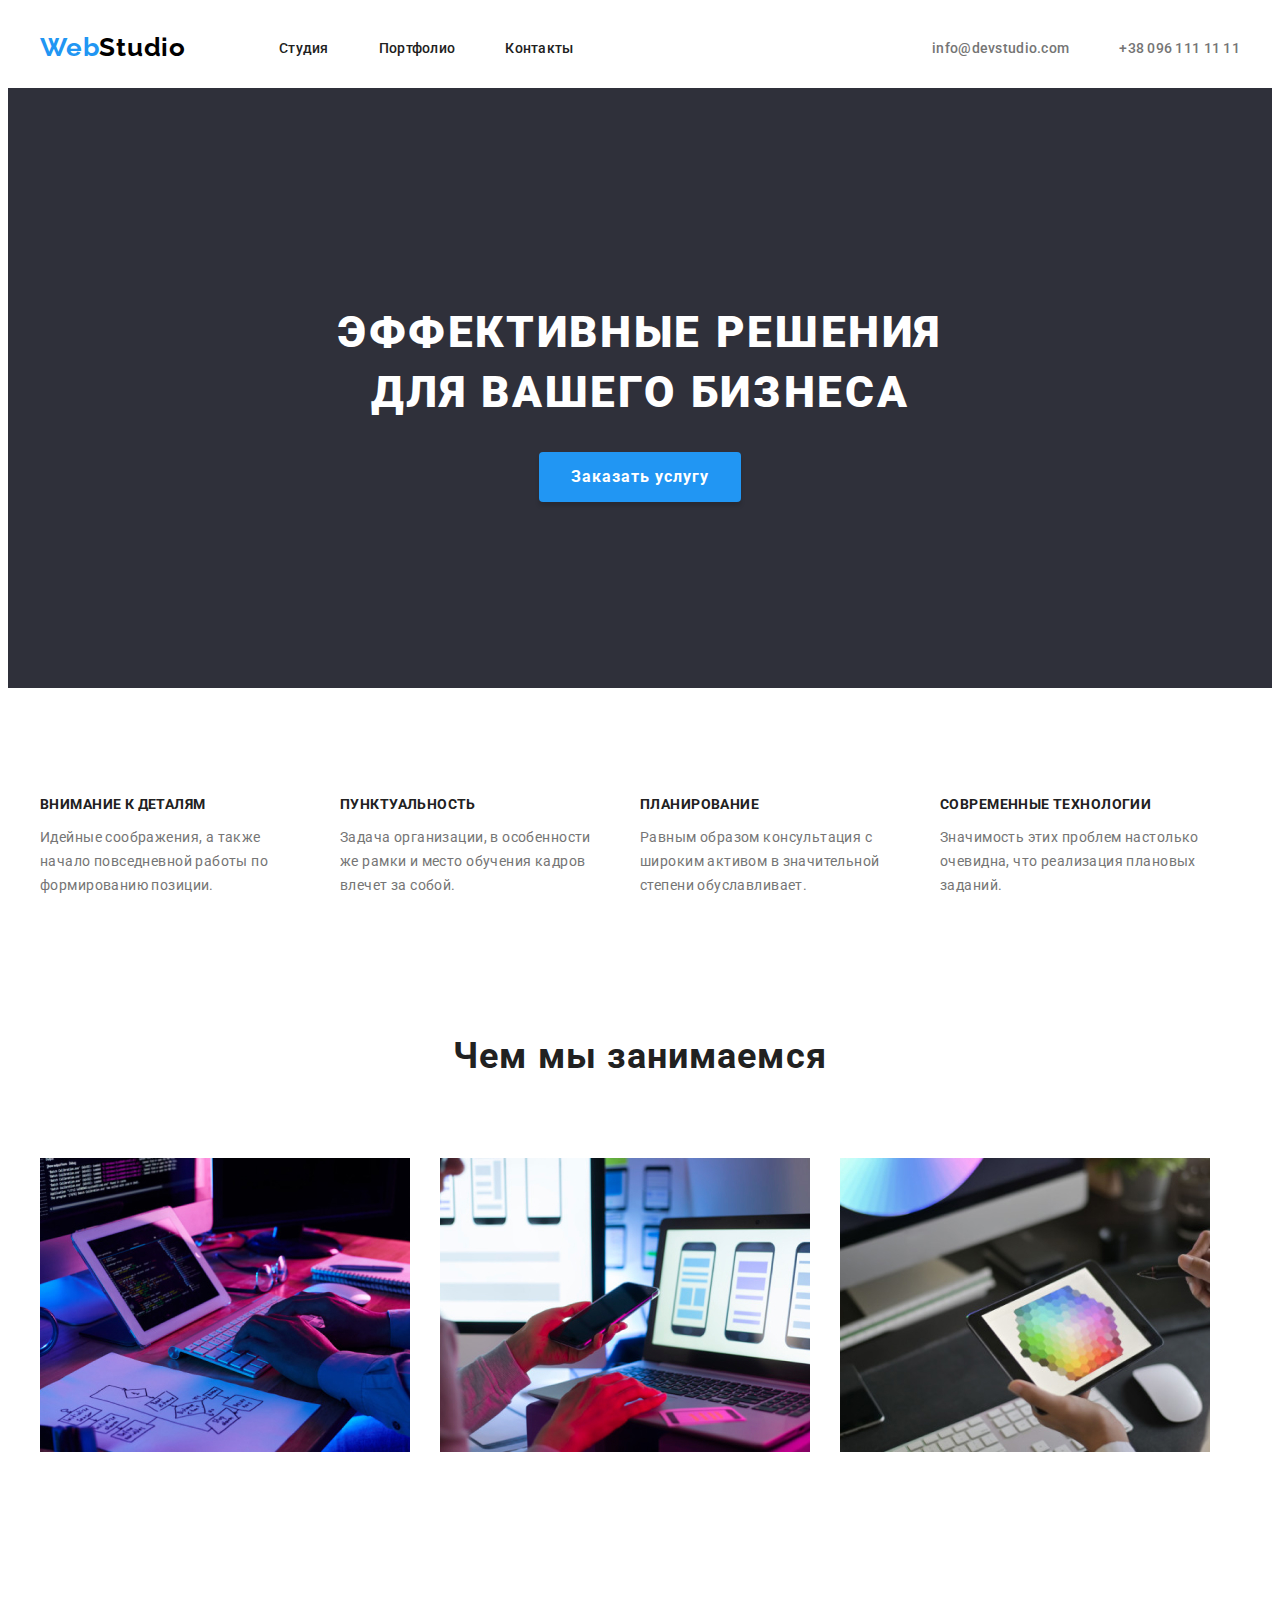
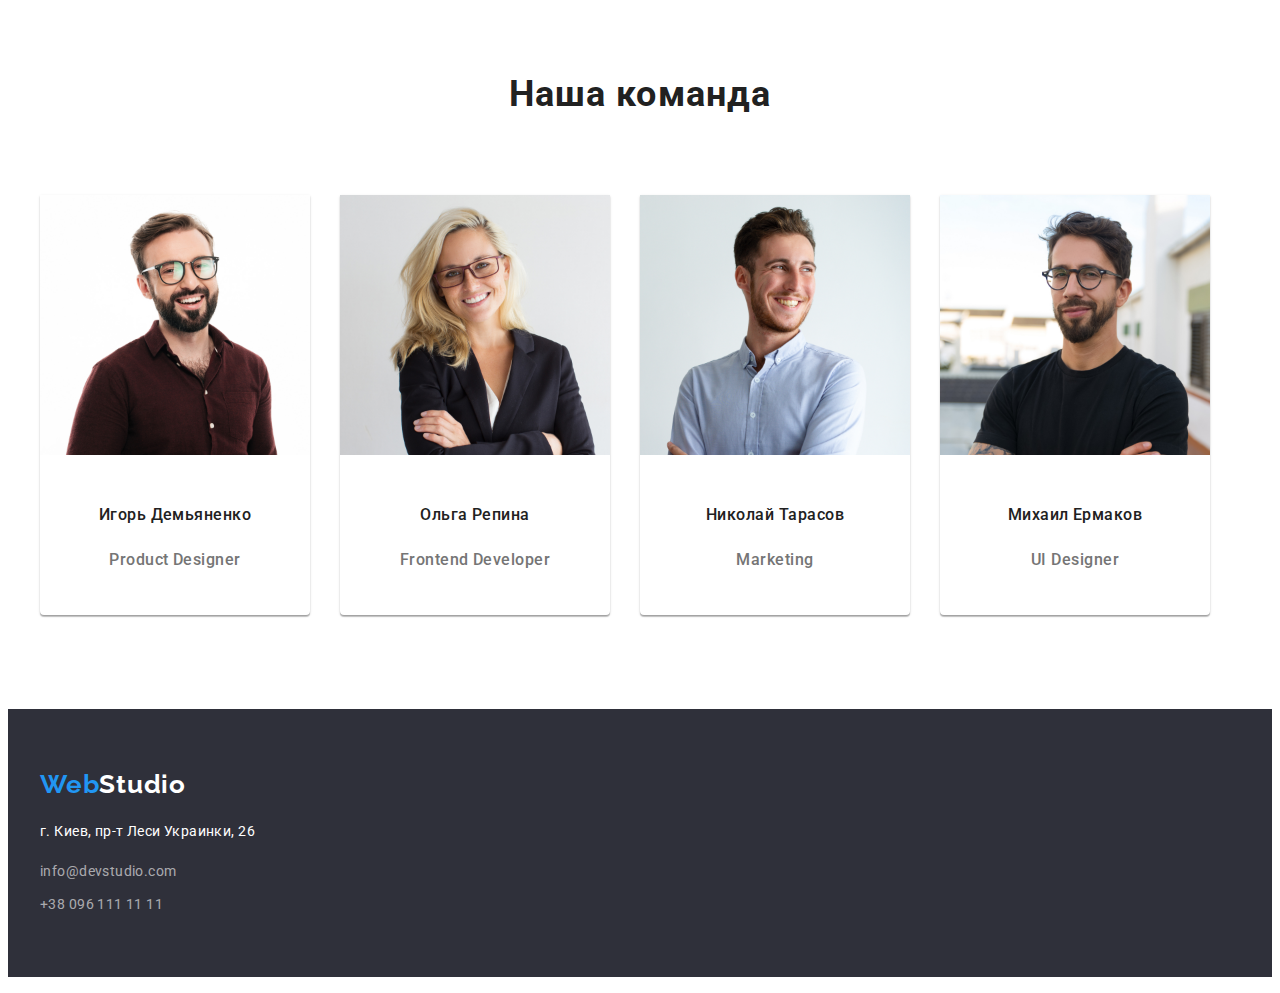
==== index.html @ b4b5eb84 "Start" ====
<!DOCTYPE html>
<html lang="ru">
<head>
    <meta charset="UTF-8">
    <meta name="viewport" content="width=device-width, initial-scale=1.0">
    <title lang="en">Студия</title>
    <link rel="preconnect" href="https://fonts.gstatic.com">
    <link rel="preconnect" href="https://fonts.gstatic.com">
    <link href="https://fonts.googleapis.com/css2?family=Raleway:wght@700&family=Roboto:wght@400;500;700;900&display=swap"
        rel="stylesheet">
    <link rel="stylesheet" href="https://cdnjs.cloudflare.com/ajax/libs/modern-normalize/1.0.0/modern-normalize.min.css"
        integrity="sha512-ISS7cAi1PEhQ8jnbJpJZMd29NlhNj4AWYyLOSp2CE/CsHxTCu+r+t0D2yoJudVrd0/8fTVPUVDzY5Tvli75u/g=="
        crossorigin="anonymous" />
    <link rel="stylesheet" href="./style.css">
</head>
<body>
    <header class="header">
        <div class="container">
            <!--logo-->
            <nav class="navigation">
                <a class="logo" lang="en" href="./index.html"><span class="logo-blue">Web</span>Studio</a>
                <ul class="nav-list">
                    <li class="nav-list-item list">
                        <a class="nav-list-link link" href="./index.html">Студия</a>
                    </li>
                    <li class="nav-list-item list">
                        <a class="nav-list-link link" href="./portfolio.html">Портфолио</a>
                    </li>
                    <li class="nav-list-item list">
                        <a class="nav-list-link link" href="#">Контакты</a>
                    </li>
                </ul>
            </nav>
            <!--contacts top-->
            <a class="contacts-list-link link mail" href="mailto:info@devstudio.com">info@devstudio.com</a>
            <a class="contacts-list-link link tel" href="tel:+380961111111">+38 096 111 11 11</a>
        </div>
    </header>
    <main>
        <!--main indirmation-->
        <section class="section-hero">
            <div class="container">
            <h1 class="hero-tittle" >Эффективные решения для вашего бизнеса</h1>
            <button class="hero-btn">Заказать услугу</button>
            </div>
        </section>
        <!--our ptoperties-->
        <section>
            <div class="container">
            <ul class="properties-list list">
                <li class="properties-list-item">
                    <h3 class="prop-tittle">Внимание к деталям</h3>
                    <p class="prop-desc">Идейные соображения, а также начало повседневной работы по формированию позиции.</p>
                </li>
                <li class="properties-list-item">
                    <h3 class="prop-tittle">Пунктуальность</h3>
                    <p class="prop-desc">Задача организации, в особенности же рамки и место обучения кадров влечет за собой.</p>
                </li>
                <li class="properties-list-item">
                    <h3 class="prop-tittle">Планирование</h3>
                    <p class="prop-desc">Равным образом консультация с широким активом в значительной степени обуславливает.</p>
                </li>
                <li class="properties-list-item">
                    <h3 class="prop-tittle">Современные технологии</h3>
                    <p class="prop-desc">Значимость этих проблем настолько очевидна, что реализация плановых заданий.</p>
                </li>
            </ul>
            </div>
        </section>
        <!--What we are doing-->
        <section>
            <div class="container">
            <h2 class="tittle what-we-are-doing-tittle">Чем мы занимаемся</h2>
            <ul class="what-we-are-doing-list list">
                <li class="what-we-are-doing-item"><img width="370" height="294" src="./images/create.jpg" alt="We create"></li>    
                <li class="what-we-are-doing-item"><img width="370" height="294" src="./images/mobile.jpg" alt="Anything"></li>    
                <li class="what-we-are-doing-item"><img width="370" height="294" src="./images/desing.jpg" alt="And designer this"></li>    
            </ul>
            </div>
        </section>
        <!--Our team-->
        <section>
            <div class="container">
            <h2 class="tittle our-team-tittle">Наша команда</h2>
            <ul class="our-team-list list">
            <li class="our-team-list-item">
                <img width="270" height="260" src="./images/igor.jpg" alt="Игорь Демьяненко">
                <p class="people-name">Игорь Демьяненко</p>
                <p class="people-desc" lang="en">Product Designer</p>
            </li>
            <li class="our-team-list-item">
                <img width="270" height="260" src="./images/Olga.jpg" alt="Ольга Репина">
                <p class="people-name">Ольга Репина</p>
                <p class="people-desc" lang="en">Frontend Developer</p>
            </li>
            <li class="our-team-list-item">
                <img width="270" height="260" src="./images/Mikola.jpg" alt="Николай Тарасов">
                <p class="people-name">Николай Тарасов</p>
                <p class="people-desc" lang="en">Marketing</p>
            </li>
            <li class="our-team-list-item">
                <img width="270" height="260" src="./images/Miha.jpg" alt="Михаил Ермаков">
                <p class="people-name">Михаил Ермаков</p>
                <p class="people-desc" lang="en">UI Designer</p>
            </li>
            </ul>
            </div>
        </section>
    </main>
    <footer class="footer">
        <div class="container">
            <!--logo-->
            <a class="logo logo-on-black" lang="en" href="index.html"><span class="logo-blue">Web</span>Studio</a>
            <address class="adress">
                <a class="adress" target="_blank" href="https://goo.gl/maps/gsi33htadUd1G5fJ9">г. Киев, пр-т Леси Украинки,
                    26</a>
            </address>
            <!--contacts-->
            <ul class="list">
                <li class="contacts-footer-item"><a class="contacts-footer-link link"
                        href="mailto:info@devstudio.com">info@devstudio.com</a></li>
                <li class="contacts-footer-item"><a class="contacts-footer-link link" href="tel:+380961111111">+38 096 111
                        11 11</a></li>
            </ul>
        </div>
    </footer>
</body>
</html>
---- style.css ----
body {
  font-family: "Raleway", sans-serif;
  font-family: "Roboto", sans-serif;
}

.container {
  width: 1200px;
  margin: 0 auto;
  padding: 0 15px;
}

.list {
  list-style-type: none; /* Убираем маркеры */
}

.link {
  text-decoration: none;
}

ul {
  margin-left: 0; /* Отступ слева в браузере IE и Opera */
  padding-left: 0; /* Отступ слева в браузере Firefox, Safari, Chrome */
}

.logo {
  font-family: Raleway;
  font-style: normal;
  font-weight: 700;
  font-size: 26px;
  line-height: 1.192;
  /* identical to box height */

  letter-spacing: 0.03em;
  text-decoration: none;
  color: #000000;
}

.logo-blue {
  font-family: Raleway;
  font-style: normal;
  font-weight: 700;
  font-size: 26px;
  line-height: 1.192;
  /* identical to box height */

  letter-spacing: 0.03em;
  color: #2196f3;
  text-decoration: none;
}

/* HEADER */

.nav-list-link {
  text-decoration: none;
  font-family: Roboto;
  font-style: normal;
  font-weight: 500;
  font-size: 14px;
  line-height: 1.142;
  letter-spacing: 0.02em;

  color: #212121;
}

.nav-list-link:hover,
.nav-list-link:focus {
  color: #2196f3;
}

.contacts-list-link {
  text-decoration: none;
  font-family: Roboto;
  font-style: normal;
  font-weight: 500;
  font-size: 14px;
  line-height: 1.142;
  letter-spacing: 0.02em;

  color: #757575;
}

.contacts-list-link:hover,
.contacts-list-link:focus {
  color: #2196f3;
}

.logo {
  padding-top: 24px;
  padding-bottom: 25px;
}

.header .container {
  display: flex;
  align-items: center;
}

.navigation {
  display: flex;
  align-items: center;
}
.logo {
  margin-right: 93px;
}

.nav-list {
  display: flex;
  align-items: center;
}

.nav-list-item:not(:last-child) {
  margin-right: 50px;
}

.tel {
  margin-left: 50px;
  margin-right: 0px;
}

.mail {
  margin-left: auto;
}

/* END HEADER */

/* FOOTER */

.footer {
  background: #2f303a;
}

.logo-on-black {
  color: #ffffff;
  padding-top: 60px;
  padding-bottom: 20px;
  display: block;
}

.adress {
  text-decoration: none;
  font-family: Roboto;
  font-style: normal;
  font-weight: normal;
  font-size: 14px;
  line-height: 1.714;
  /* or 171% */

  letter-spacing: 0.03em;

  color: #ffffff;
}

.contacts-footer-link {
  text-decoration: none;
  font-family: Roboto;
  font-style: normal;
  font-weight: normal;
  font-size: 14px;
  line-height: 1.714;
  /* or 171% */

  letter-spacing: 0.03em;

  color: rgba(255, 255, 255, 0.6);
}

.adress {
  margin-bottom: 9px;
  display: block;
}

.contacts-footer-item:not(:last-child) {
  margin-bottom: 9px;
}

.contacts-footer-item:last-child {
  padding-bottom: 60px;
}

/*  END FOOTER */

/* Portfolio page */

/* Portfolio section navigation */

.nav-portfolio-btn {
  font-family: Roboto;
  font-style: normal;
  font-weight: 500;
  font-size: 16px;
  line-height: 1.625;
  /* identical to box height, or 162% */

  text-align: center;
  letter-spacing: 0.03em;

  color: #212121;
  border: none;
  background-color: transparent;
  cursor: pointer;

  padding: 6px 22px;
  margin-top: 94px;
  margin-bottom: 50px;
}

.nav-portfolio-btn:hover,
.nav-portfolio-btn:focus {
  color: #ffffff;
  background: #2196f3;
  /* shadow-middle */

  box-shadow: 0px 3px 1px rgba(0, 0, 0, 0.1), 0px 1px 2px rgba(0, 0, 0, 0.08),
    0px 2px 2px rgba(0, 0, 0, 0.12);
  border-radius: 4px;
}

.portfolio-nav-list {
  display: flex;
  justify-content: center;
}

.portfolio-nav-list-item:not(:last-child) {
  margin-right: 8px;
}

/* End portfolio section navigation */

/* img-links-portfolio */

.porfolio-img-list {
  display: flex;
  flex-wrap: wrap;
  margin: -15px;
}

.portfolio-img-list-item {
  margin: 15px;
}

.project-tittle {
  font-family: Roboto;
  font-style: normal;
  font-weight: 500;
  font-size: 18px;
  line-height: 2;
  /* identical to box height, or 200% */

  letter-spacing: 0.06em;

  color: #212121;

  margin: 20px 24px 4px;
}

.project-mini-desc {
  font-family: Roboto;
  font-style: normal;
  font-weight: 400;
  font-size: 16px;
  line-height: 1.875;
  /* identical to box height, or 187% */

  letter-spacing: 0.03em;

  color: #757575;

  margin: 0 24px 20px;
}

.section-portfolio {
  margin-bottom: 94px;
}

/* End img-links-portfolio */

/* End Portfolio page */

/* Main page */

/* HERO */

.section-hero {
  background: #2f303a;
  height: 600px;
}

.hero-tittle {
  font-family: Roboto;
  font-style: normal;
  font-weight: 900;
  font-size: 44px;
  line-height: 1.363;
  /* or 136% */

  text-align: center;
  letter-spacing: 0.06em;
  text-transform: uppercase;

  color: #ffffff;

  width: 696px;
}

.section-hero .container {
  display: flex;
  align-items: center;
  flex-direction: column;
  height: 600px;
  justify-content: center;
}

.hero-btn {
  font-family: Roboto;
  font-style: normal;
  font-weight: 700;
  font-size: 16px;
  line-height: 1.875;
  /* identical to box height, or 187% */

  display: flex;
  align-items: center;
  text-align: center;
  letter-spacing: 0.06em;

  color: #ffffff;

  padding: 10px 32px;

  background: #f5f4fa;
  border-radius: 4px;
  cursor: pointer;
  border: transparent;

  background: #2196f3;
  box-shadow: 0px 4px 4px rgba(0, 0, 0, 0.15);
  border-radius: 4px;
}

/* END HERO */

/* Properties */

.properties-list {
  display: flex;
  margin: -15px;
}

.properties-list-item {
  margin: 15px;
  width: 270px;
  padding-top: 94px;
  padding-bottom: 94px;
}
.prop-tittle {
  font-family: Roboto;
  font-style: normal;
  font-weight: bold;
  font-size: 14px;
  line-height: 1.142;
  letter-spacing: 0.03em;
  text-transform: uppercase;

  color: #212121;
}

.prop-desc {
  font-family: Roboto;
  font-style: normal;
  font-weight: normal;
  font-size: 14px;
  line-height: 1.714;
  /* or 171% */

  letter-spacing: 0.03em;

  color: #757575;
}

/* End Properties */

/* What we are doing */

.what-we-are-doing-list {
  display: flex;
  margin: -15px;
}

.tittle {
  font-family: Roboto;
  font-style: normal;
  font-weight: 700;
  font-size: 36px;
  line-height: 1.166;
  text-align: center;
  letter-spacing: 0.03em;

  color: #212121;
}

.what-we-are-doing-tittle {
  padding-bottom: 50px;
}

.what-we-are-doing-item {
  margin: 15px;
}

/* End What we are doing */

/* Our team */

.our-team-tittle {
  padding-top: 188px;
  padding-bottom: 50px;
}

.our-team-list {
  display: flex;
  margin: -15px -15px 79px -15px;
}

.our-team-list-item {
  margin: 15px;

  background: #ffffff;
  /* material shadow v1 */

  box-shadow: 0px 1px 3px rgba(0, 0, 0, 0.12), 0px 1px 1px rgba(0, 0, 0, 0.14),
    0px 2px 1px rgba(0, 0, 0, 0.2);
  border-radius: 0px 0px 4px 4px;
}

.people-name {
  font-family: Roboto;
  font-style: normal;
  font-weight: 500;
  font-size: 16px;
  line-height: 1.187;
  /* identical to box height */

  text-align: center;
  letter-spacing: 0.03em;

  color: #212121;

  padding-top: 30px;
  padding-bottom: 10px;
}

.people-desc {
  font-family: Roboto;
  font-style: normal;
  font-weight: 500;
  font-size: 16px;
  line-height: 1.187;
  /* identical to box height */

  text-align: center;
  letter-spacing: 0.03em;

  color: #757575;

  padding-bottom: 30px;
}

/* End Our team */

/* End Main page */
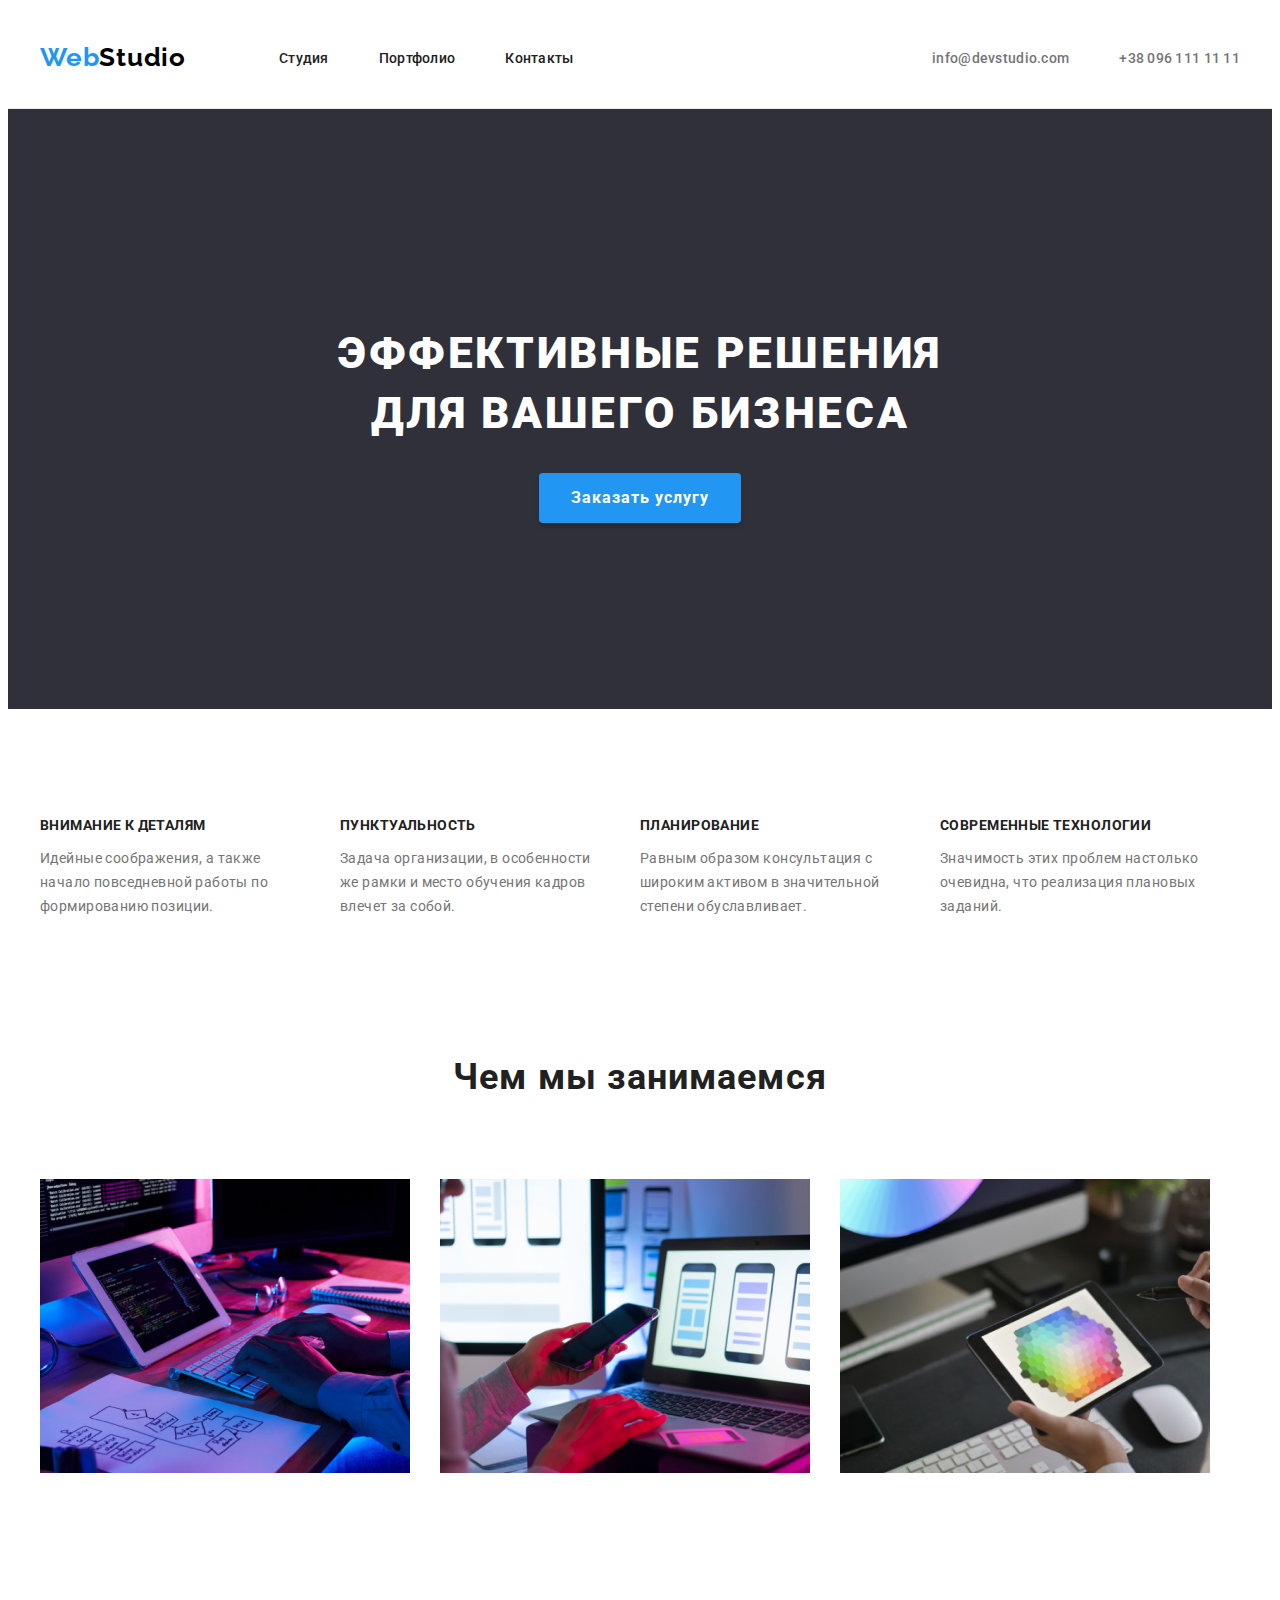
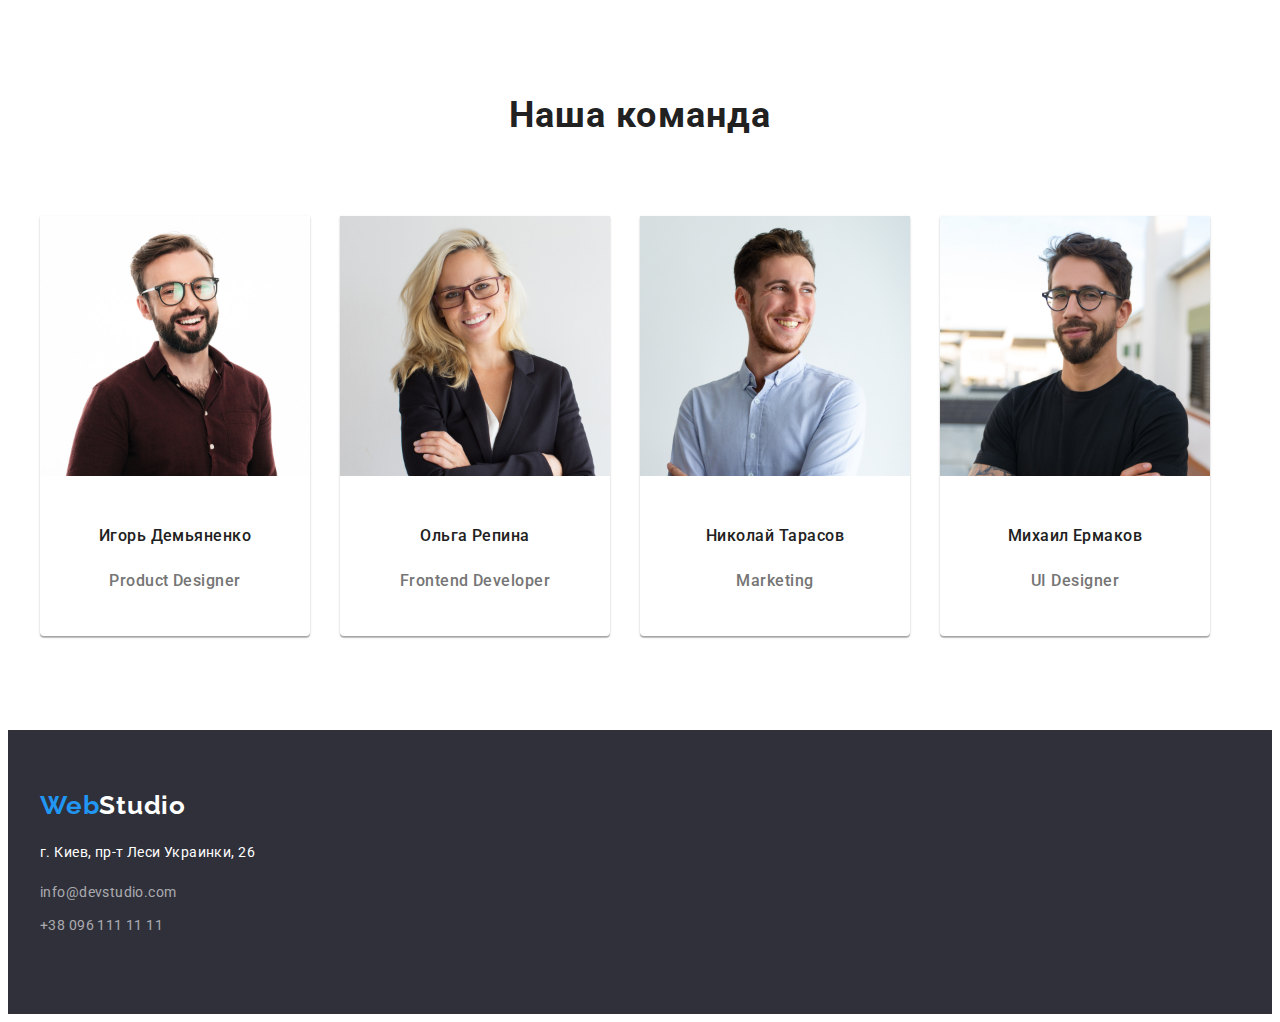
==== commit 550e3b7a: "start oafter resumbited 3rd HW" ====
--- a/index.html
+++ b/index.html
@@ -45,7 +45,7 @@
             </div>
         </section>
         <!--our ptoperties-->
-        <section>
+        <section class="our-properties"> 
             <div class="container">
             <ul class="properties-list list">
                 <li class="properties-list-item">
@@ -68,7 +68,7 @@
             </div>
         </section>
         <!--What we are doing-->
-        <section>
+        <section class="what-we-are-doing">
             <div class="container">
             <h2 class="tittle what-we-are-doing-tittle">Чем мы занимаемся</h2>
             <ul class="what-we-are-doing-list list">
@@ -79,7 +79,7 @@
             </div>
         </section>
         <!--Our team-->
-        <section>
+        <section class="our-team">
             <div class="container">
             <h2 class="tittle our-team-tittle">Наша команда</h2>
             <ul class="our-team-list list">
--- a/style.css
+++ b/style.css
@@ -84,14 +84,15 @@
   color: #2196f3;
 }
 
-.logo {
+.header .container {
+  display: flex;
+  align-items: center;
+}
+
+.header {
   padding-top: 24px;
   padding-bottom: 25px;
-}
-
-.header .container {
-  display: flex;
-  align-items: center;
+  border-bottom: 1px solid #ececec;
 }
 
 .navigation {
@@ -126,11 +127,12 @@
 
 .footer {
   background: #2f303a;
+  padding-top: 60px;
+  padding-bottom: 60px;
 }
 
 .logo-on-black {
   color: #ffffff;
-  padding-top: 60px;
   padding-bottom: 20px;
   display: block;
 }
@@ -172,15 +174,16 @@
   margin-bottom: 9px;
 }
 
-.contacts-footer-item:last-child {
-  padding-bottom: 60px;
-}
-
 /*  END FOOTER */
 
 /* Portfolio page */
 
 /* Portfolio section navigation */
+
+.section-portfolio {
+  padding-top: 94px;
+  padding-bottom: 94px;
+}
 
 .nav-portfolio-btn {
   font-family: Roboto;
@@ -199,7 +202,6 @@
   cursor: pointer;
 
   padding: 6px 22px;
-  margin-top: 94px;
   margin-bottom: 50px;
 }
 
@@ -227,6 +229,10 @@
 
 /* img-links-portfolio */
 
+.project-box {
+  padding: 20px 24px;
+}
+
 .porfolio-img-list {
   display: flex;
   flex-wrap: wrap;
@@ -235,6 +241,9 @@
 
 .portfolio-img-list-item {
   margin: 15px;
+  border: 1px solid #eeeeee;
+  box-sizing: border-box;
+  width: 370px;
 }
 
 .project-tittle {
@@ -249,7 +258,7 @@
 
   color: #212121;
 
-  margin: 20px 24px 4px;
+  margin-bottom: 4px;
 }
 
 .project-mini-desc {
@@ -263,12 +272,6 @@
   letter-spacing: 0.03em;
 
   color: #757575;
-
-  margin: 0 24px 20px;
-}
-
-.section-portfolio {
-  margin-bottom: 94px;
 }
 
 /* End img-links-portfolio */
@@ -340,6 +343,11 @@
 
 /* Properties */
 
+.our-properties {
+  padding-top: 94px;
+  padding-bottom: 94px;
+}
+
 .properties-list {
   display: flex;
   margin: -15px;
@@ -348,8 +356,6 @@
 .properties-list-item {
   margin: 15px;
   width: 270px;
-  padding-top: 94px;
-  padding-bottom: 94px;
 }
 .prop-tittle {
   font-family: Roboto;
@@ -379,6 +385,10 @@
 /* End Properties */
 
 /* What we are doing */
+
+.what-we-are-doing {
+  padding-bottom: 94px;
+}
 
 .what-we-are-doing-list {
   display: flex;
@@ -409,14 +419,18 @@
 
 /* Our team */
 
+.our-team {
+  padding-top: 94px;
+  padding-bottom: 94px;
+}
+
 .our-team-tittle {
-  padding-top: 188px;
   padding-bottom: 50px;
 }
 
 .our-team-list {
   display: flex;
-  margin: -15px -15px 79px -15px;
+  margin: -15px;
 }
 
 .our-team-list-item {
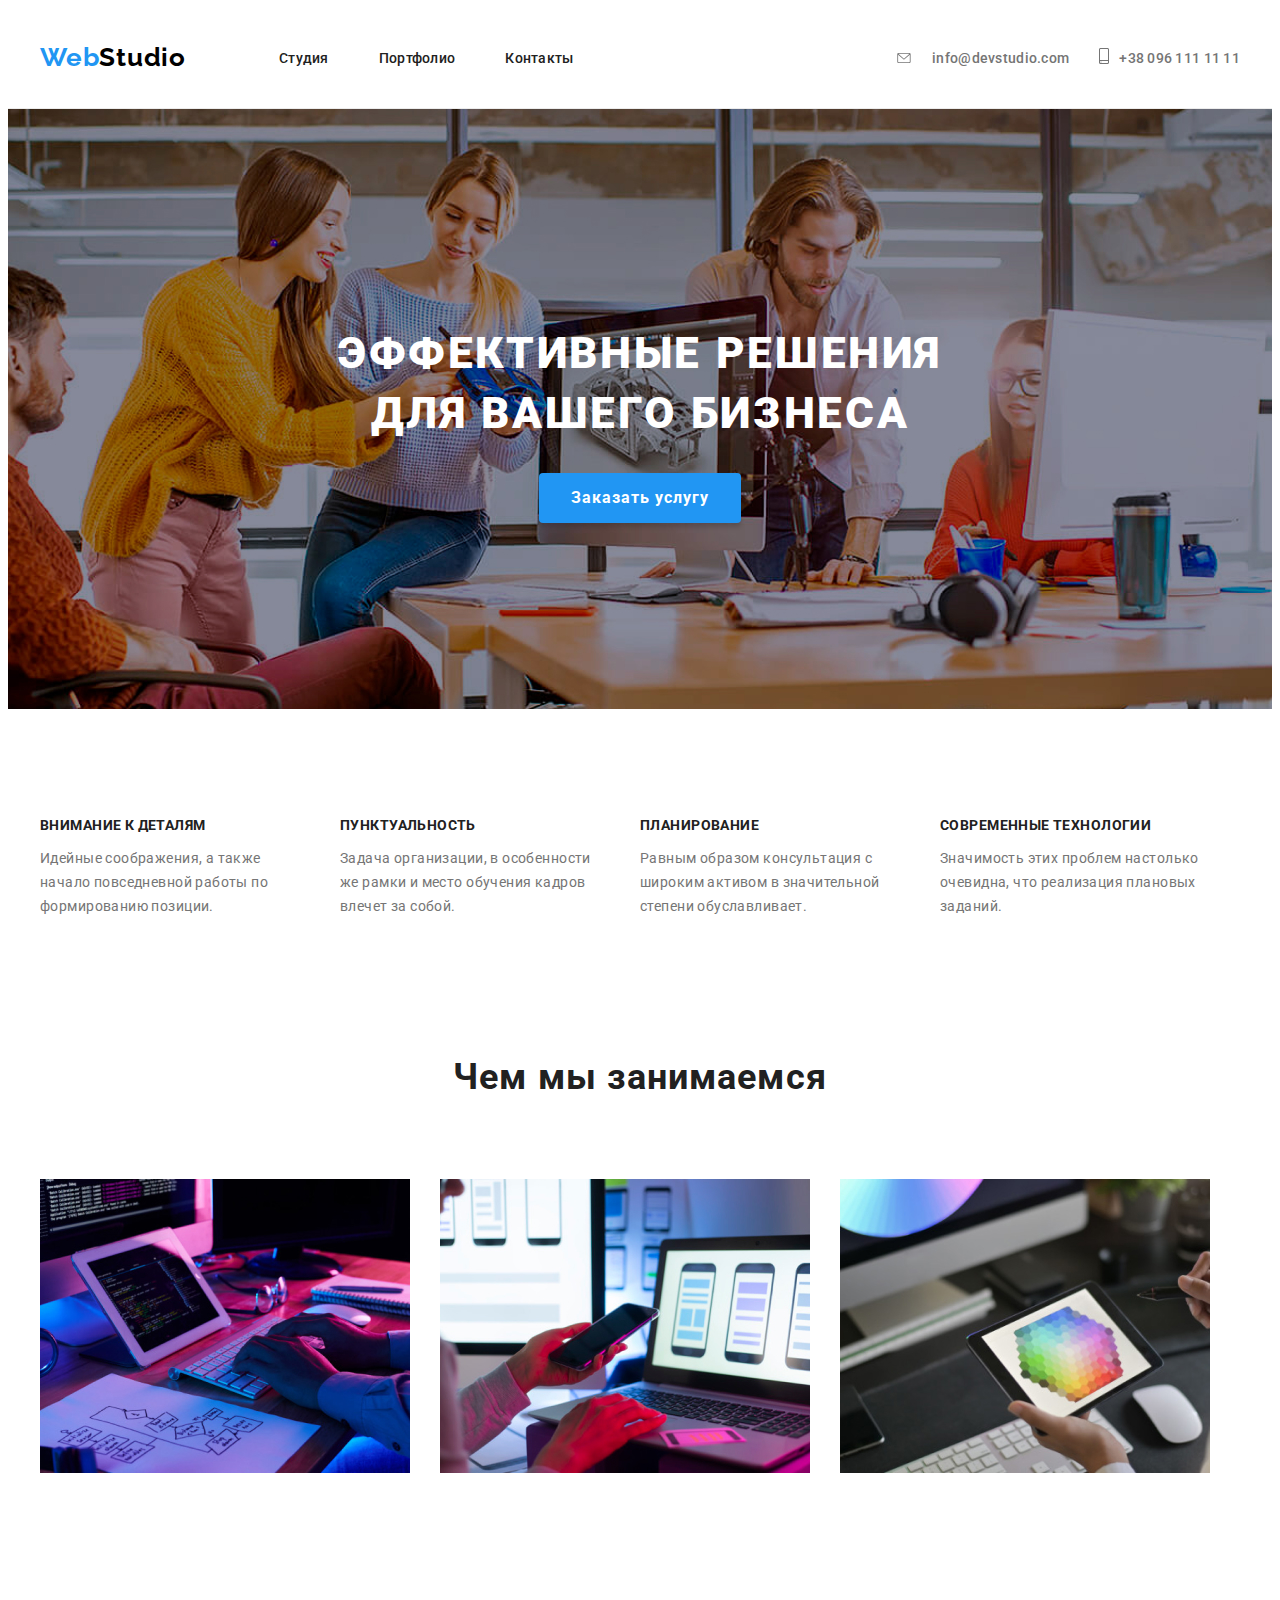
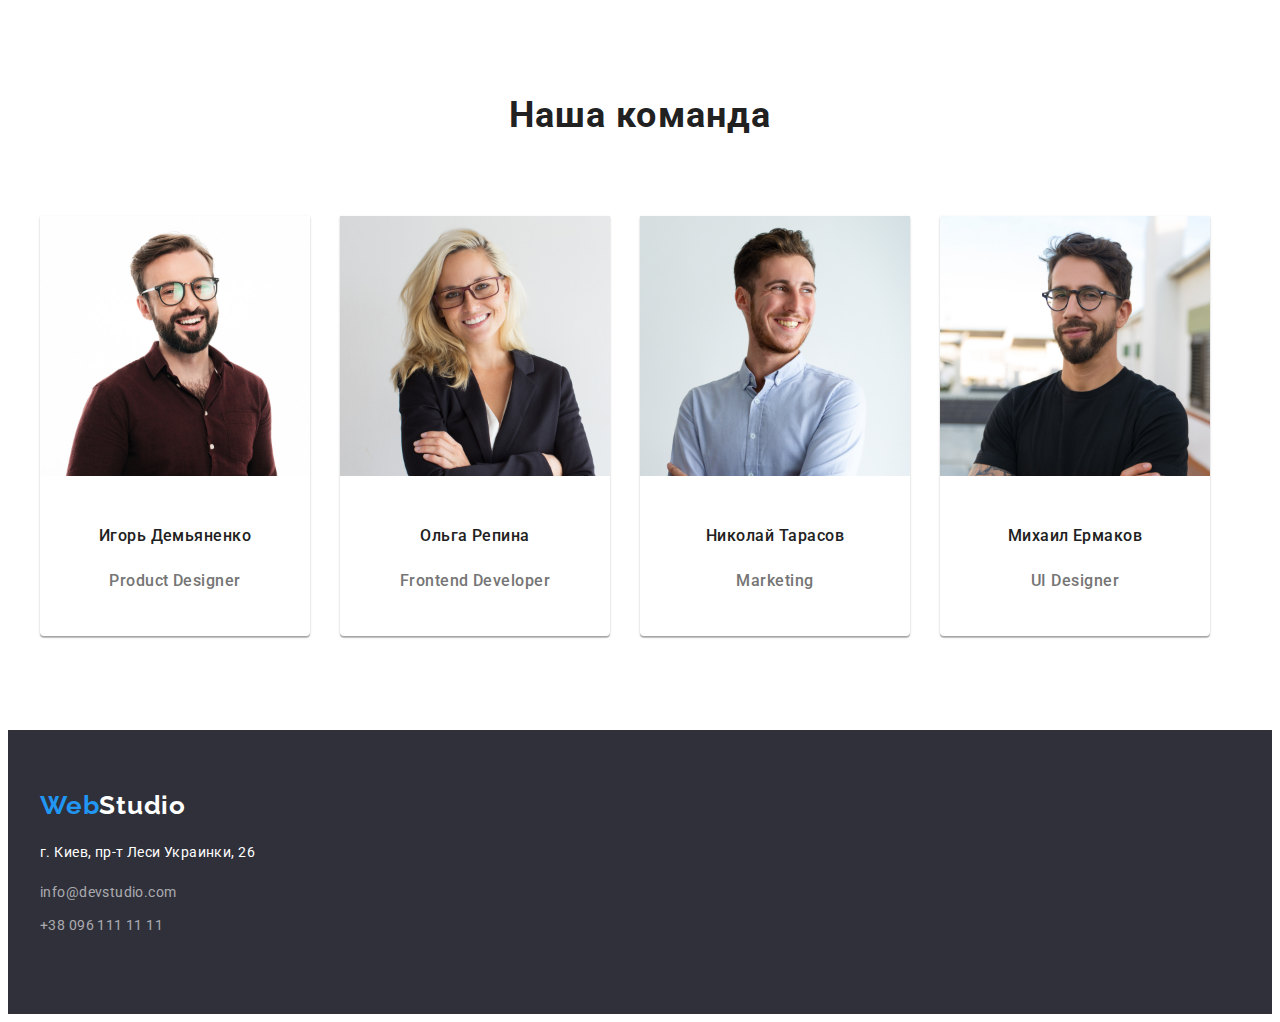
==== commit f49abc4b: "mail phone" ====
--- a/index.html
+++ b/index.html
@@ -32,7 +32,17 @@
                 </ul>
             </nav>
             <!--contacts top-->
+            <a class="contacts-svg-mail-icon" href="mailto:info@devstudio.com">
+            <svg class="contacts-svg-mail">
+                <use href="./images/sprite.svg#icon-envelope"></use>
+            </svg>
+            </a>
             <a class="contacts-list-link link mail" href="mailto:info@devstudio.com">info@devstudio.com</a>
+            <a class="link" href="tel:+380961111111">
+                <svg class="contacts-svg-phone">
+                <use href="./images/sprite.svg#icon-smartphone"></use>
+            </svg>
+            </a>
             <a class="contacts-list-link link tel" href="tel:+380961111111">+38 096 111 11 11</a>
         </div>
     </header>
--- a/style.css
+++ b/style.css
@@ -113,12 +113,32 @@
 }
 
 .tel {
-  margin-left: 50px;
   margin-right: 0px;
 }
 
 .mail {
+  margin-right: 30px;
+}
+
+.contacts-svg-mail-icon {
+  margin-right: 10px;
   margin-left: auto;
+}
+
+.contacts-svg-mail {
+  width: 16px;
+  height: 10px;
+  margin-right: 10px;
+  margin-left: auto;
+  fill: #757575;
+}
+
+.contacts-svg-phone {
+  margin-right: 10px;
+
+  fill: #757575;
+  width: 10px;
+  height: 16px;
 }
 
 /* END HEADER */
@@ -283,8 +303,14 @@
 /* HERO */
 
 .section-hero {
-  background: #2f303a;
+  margin: 0 auto;
+  max-width: 1600px;
+  background: #c4c4c4;
+  background: rgba(47, 48, 58, 0.4);
+  background-image: url(./images/hero.jpg);
   height: 600px;
+  background-repeat: no-repeat;
+  background-position-x: center;
 }
 
 .hero-tittle {
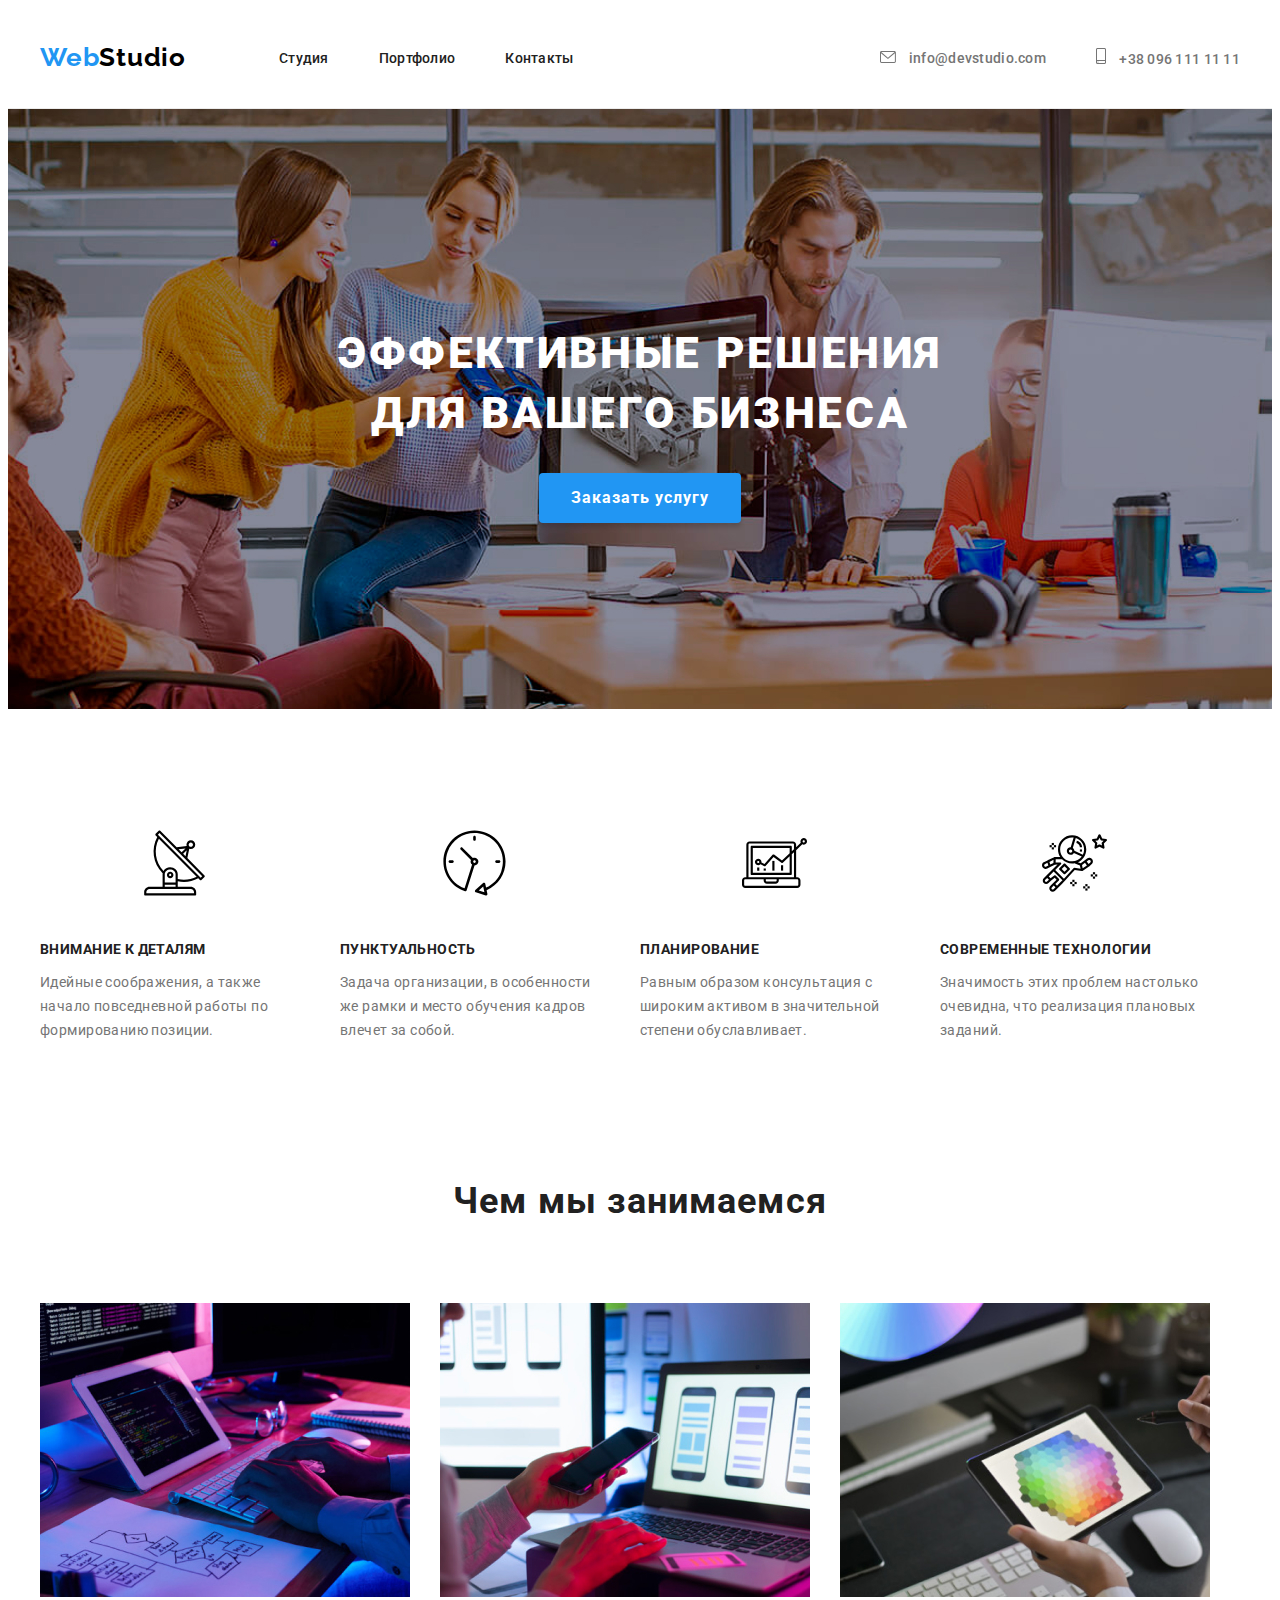
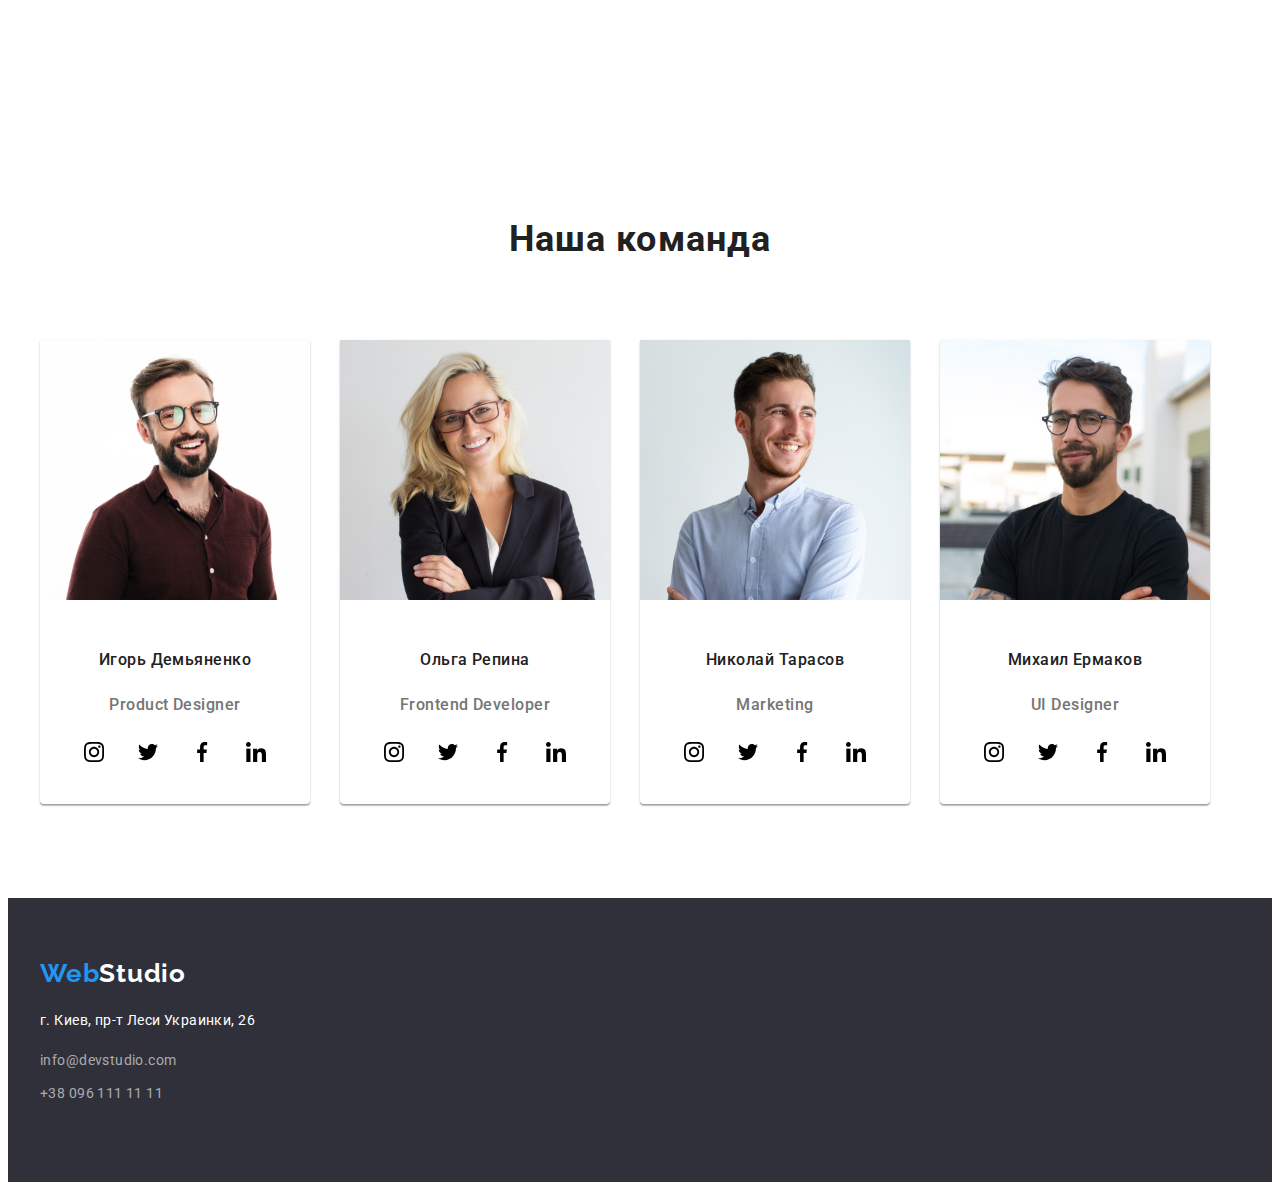
==== commit 6b915ee7: "add tel + add mail + ad socials" ====
--- a/index.html
+++ b/index.html
@@ -32,18 +32,18 @@
                 </ul>
             </nav>
             <!--contacts top-->
-            <a class="contacts-svg-mail-icon" href="mailto:info@devstudio.com">
-            <svg class="contacts-svg-mail">
-                <use href="./images/sprite.svg#icon-envelope"></use>
-            </svg>
+            <a class="contacts-list-link link mail" href="mailto:info@devstudio.com">
+                <svg class="contacts-svg-mail">
+                    <use href="./images/sprite.svg#icon-envelope"></use>
+                </svg>
+                info@devstudio.com
             </a>
-            <a class="contacts-list-link link mail" href="mailto:info@devstudio.com">info@devstudio.com</a>
-            <a class="link" href="tel:+380961111111">
+            <a class="contacts-list-link link tel" href="tel:+380961111111">
                 <svg class="contacts-svg-phone">
                 <use href="./images/sprite.svg#icon-smartphone"></use>
-            </svg>
-            </a>
-            <a class="contacts-list-link link tel" href="tel:+380961111111">+38 096 111 11 11</a>
+                </svg>
+                +38 096 111 11 11
+            </a>         
         </div>
     </header>
     <main>
@@ -57,20 +57,34 @@
         <!--our ptoperties-->
         <section class="our-properties"> 
             <div class="container">
+             
+              </ul>
             <ul class="properties-list list">
                 <li class="properties-list-item">
+                    <svg class="properties-svg">
+                        <use href="./images/sprite.svg#icon-antenna"></use>
+                    </svg>
                     <h3 class="prop-tittle">Внимание к деталям</h3>
                     <p class="prop-desc">Идейные соображения, а также начало повседневной работы по формированию позиции.</p>
                 </li>
                 <li class="properties-list-item">
+                    <svg class="properties-svg">
+                        <use href="./images/sprite.svg#icon-clock"></use>
+                    </svg>
                     <h3 class="prop-tittle">Пунктуальность</h3>
                     <p class="prop-desc">Задача организации, в особенности же рамки и место обучения кадров влечет за собой.</p>
                 </li>
                 <li class="properties-list-item">
+                    <svg class="properties-svg">
+                        <use href="./images/sprite.svg#icon-diagram"></use>
+                    </svg>
                     <h3 class="prop-tittle">Планирование</h3>
                     <p class="prop-desc">Равным образом консультация с широким активом в значительной степени обуславливает.</p>
                 </li>
                 <li class="properties-list-item">
+                    <svg class="properties-svg">
+                        <use href="./images/sprite.svg#icon-astronaut"></use>
+                    </svg>
                     <h3 class="prop-tittle">Современные технологии</h3>
                     <p class="prop-desc">Значимость этих проблем настолько очевидна, что реализация плановых заданий.</p>
                 </li>
@@ -97,21 +111,141 @@
                 <img width="270" height="260" src="./images/igor.jpg" alt="Игорь Демьяненко">
                 <p class="people-name">Игорь Демьяненко</p>
                 <p class="people-desc" lang="en">Product Designer</p>
+                <ul class="social-list list">
+                    <li class="social-list-item">
+                        <a href="" class="social-list-link link">
+                            <svg class="social-list-icon">
+                                <use href="./images/sprite.svg#icon-instagram"></use>
+                            </svg>
+                        </a>
+                    </li>
+                    <li class="social-list-item">
+                        <a href="" class="social-list-link link">
+                            <svg class="social-list-icon">
+                                <use href="./images/sprite.svg#icon-twitter"></use>
+                            </svg>
+                        </a>
+                    </li>
+                    <li class="social-list-item">
+                        <a href="" class="social-list-link link">
+                            <svg class="social-list-icon">
+                                <use href="./images/sprite.svg#icon-facebook"></use>
+                            </svg>
+                        </a>
+                    </li>
+                    <li class="social-list-item">
+                        <a href="" class="social-list-link link">
+                            <svg class="social-list-icon">
+                                <use href="./images/sprite.svg#icon-linkedin"></use>
+                            </svg>
+                        </a>
+                    </li>
+                </ul>
             </li>
             <li class="our-team-list-item">
                 <img width="270" height="260" src="./images/Olga.jpg" alt="Ольга Репина">
                 <p class="people-name">Ольга Репина</p>
                 <p class="people-desc" lang="en">Frontend Developer</p>
+                <ul class="social-list list">
+                    <li class="social-list-item">
+                        <a href="" class="social-list-link link">
+                            <svg class="social-list-icon">
+                                <use href="./images/sprite.svg#icon-instagram"></use>
+                            </svg>
+                        </a>
+                    </li>
+                    <li class="social-list-item">
+                        <a href="" class="social-list-link link">
+                            <svg class="social-list-icon">
+                                <use href="./images/sprite.svg#icon-twitter"></use>
+                            </svg>
+                        </a>
+                    </li>
+                    <li class="social-list-item">
+                        <a href="" class="social-list-link link">
+                            <svg class="social-list-icon">
+                                <use href="./images/sprite.svg#icon-facebook"></use>
+                            </svg>
+                        </a>
+                    </li>
+                    <li class="social-list-item">
+                        <a href="" class="social-list-link link">
+                            <svg class="social-list-icon">
+                                <use href="./images/sprite.svg#icon-linkedin"></use>
+                            </svg>
+                        </a>
+                    </li>
+                </ul>
             </li>
             <li class="our-team-list-item">
                 <img width="270" height="260" src="./images/Mikola.jpg" alt="Николай Тарасов">
                 <p class="people-name">Николай Тарасов</p>
                 <p class="people-desc" lang="en">Marketing</p>
+                <ul class="social-list list">
+                    <li class="social-list-item">
+                        <a href="" class="social-list-link link">
+                            <svg class="social-list-icon">
+                                <use href="./images/sprite.svg#icon-instagram"></use>
+                            </svg>
+                        </a>
+                    </li>
+                    <li class="social-list-item">
+                        <a href="" class="social-list-link link">
+                            <svg class="social-list-icon">
+                                <use href="./images/sprite.svg#icon-twitter"></use>
+                            </svg>
+                        </a>
+                    </li>
+                    <li class="social-list-item">
+                        <a href="" class="social-list-link link">
+                            <svg class="social-list-icon">
+                                <use href="./images/sprite.svg#icon-facebook"></use>
+                            </svg>
+                        </a>
+                    </li>
+                    <li class="social-list-item">
+                        <a href="" class="social-list-link link">
+                            <svg class="social-list-icon">
+                                <use href="./images/sprite.svg#icon-linkedin"></use>
+                            </svg>
+                        </a>
+                    </li>
+                </ul>
             </li>
             <li class="our-team-list-item">
                 <img width="270" height="260" src="./images/Miha.jpg" alt="Михаил Ермаков">
                 <p class="people-name">Михаил Ермаков</p>
                 <p class="people-desc" lang="en">UI Designer</p>
+                <ul class="social-list list">
+                    <li class="social-list-item">
+                        <a href="" class="social-list-link link">
+                            <svg class="social-list-icon">
+                                <use href="./images/sprite.svg#icon-instagram"></use>
+                            </svg>
+                        </a>
+                    </li>
+                    <li class="social-list-item">
+                        <a href="" class="social-list-link link">
+                            <svg class="social-list-icon">
+                                <use href="./images/sprite.svg#icon-twitter"></use>
+                            </svg>
+                        </a>
+                    </li>
+                    <li class="social-list-item">
+                        <a href="" class="social-list-link link">
+                            <svg class="social-list-icon">
+                                <use href="./images/sprite.svg#icon-facebook"></use>
+                            </svg>
+                        </a>
+                    </li>
+                    <li class="social-list-item">
+                        <a href="" class="social-list-link link">
+                            <svg class="social-list-icon">
+                                <use href="./images/sprite.svg#icon-linkedin"></use>
+                            </svg>
+                        </a>
+                    </li>
+                </ul>
             </li>
             </ul>
             </div>
--- a/style.css
+++ b/style.css
@@ -22,6 +22,12 @@
   padding-left: 0; /* Отступ слева в браузере Firefox, Safari, Chrome */
 }
 
+a:hover,
+a:focus {
+  color: #2196f3;
+  fill: #2196f3;
+}
+
 .logo {
   font-family: Raleway;
   font-style: normal;
@@ -79,9 +85,10 @@
   color: #757575;
 }
 
-.contacts-list-link:hover,
-.contacts-list-link:focus {
+a:hover,
+a:focus {
   color: #2196f3;
+  fill: #2196f3;
 }
 
 .header .container {
@@ -112,33 +119,33 @@
   margin-right: 50px;
 }
 
-.tel {
-  margin-right: 0px;
-}
-
-.mail {
-  margin-right: 30px;
-}
-
-.contacts-svg-mail-icon {
+.contact-list {
+  display: flex;
+}
+
+.contacts-svg-mail {
+  width: 16px;
+  height: 12px;
   margin-right: 10px;
   margin-left: auto;
-}
-
-.contacts-svg-mail {
-  width: 16px;
-  height: 10px;
-  margin-right: 10px;
-  margin-left: auto;
-  fill: #757575;
+  fill: currentColor;
 }
 
 .contacts-svg-phone {
   margin-right: 10px;
 
-  fill: #757575;
+  fill: currentColor;
   width: 10px;
   height: 16px;
+}
+
+.tel {
+  margin-left: 50px;
+  margin-right: 0px;
+}
+
+.mail {
+  margin-left: auto;
 }
 
 /* END HEADER */
@@ -192,6 +199,10 @@
 
 .contacts-footer-item:not(:last-child) {
   margin-bottom: 9px;
+}
+
+.contacts-list {
+  display: flex;
 }
 
 /*  END FOOTER */
@@ -374,6 +385,12 @@
   padding-bottom: 94px;
 }
 
+.properties-svg {
+  width: 65px;
+  height: 70px;
+  margin: 25px 102px;
+}
+
 .properties-list {
   display: flex;
   margin: -15px;
@@ -470,6 +487,42 @@
   border-radius: 0px 0px 4px 4px;
 }
 
+.social-list {
+  display: flex;
+  align-items: center;
+  justify-content: center;
+  padding-bottom: 30px;
+}
+
+.social-list-link {
+  display: flex;
+  justify-content: center;
+  align-items: center;
+  width: 44px;
+  height: 44px;
+  background-color: #ffffff;
+  border-radius: 50%;
+}
+
+.social-list-item:not(:last-child) {
+  margin-right: 10px;
+}
+
+.social-list-icon {
+  width: 20px;
+  height: 20px;
+}
+
+.social-list-link:hover,
+.social-list-link:focus {
+  background-color: #2196f3;
+}
+
+.social-list-link:hover .social-list-icon,
+.social-list-link:focus .social-list-icon {
+  fill: #ffffff;
+}
+
 .people-name {
   font-family: Roboto;
   font-style: normal;
@@ -499,8 +552,6 @@
   letter-spacing: 0.03em;
 
   color: #757575;
-
-  padding-bottom: 30px;
 }
 
 /* End Our team */
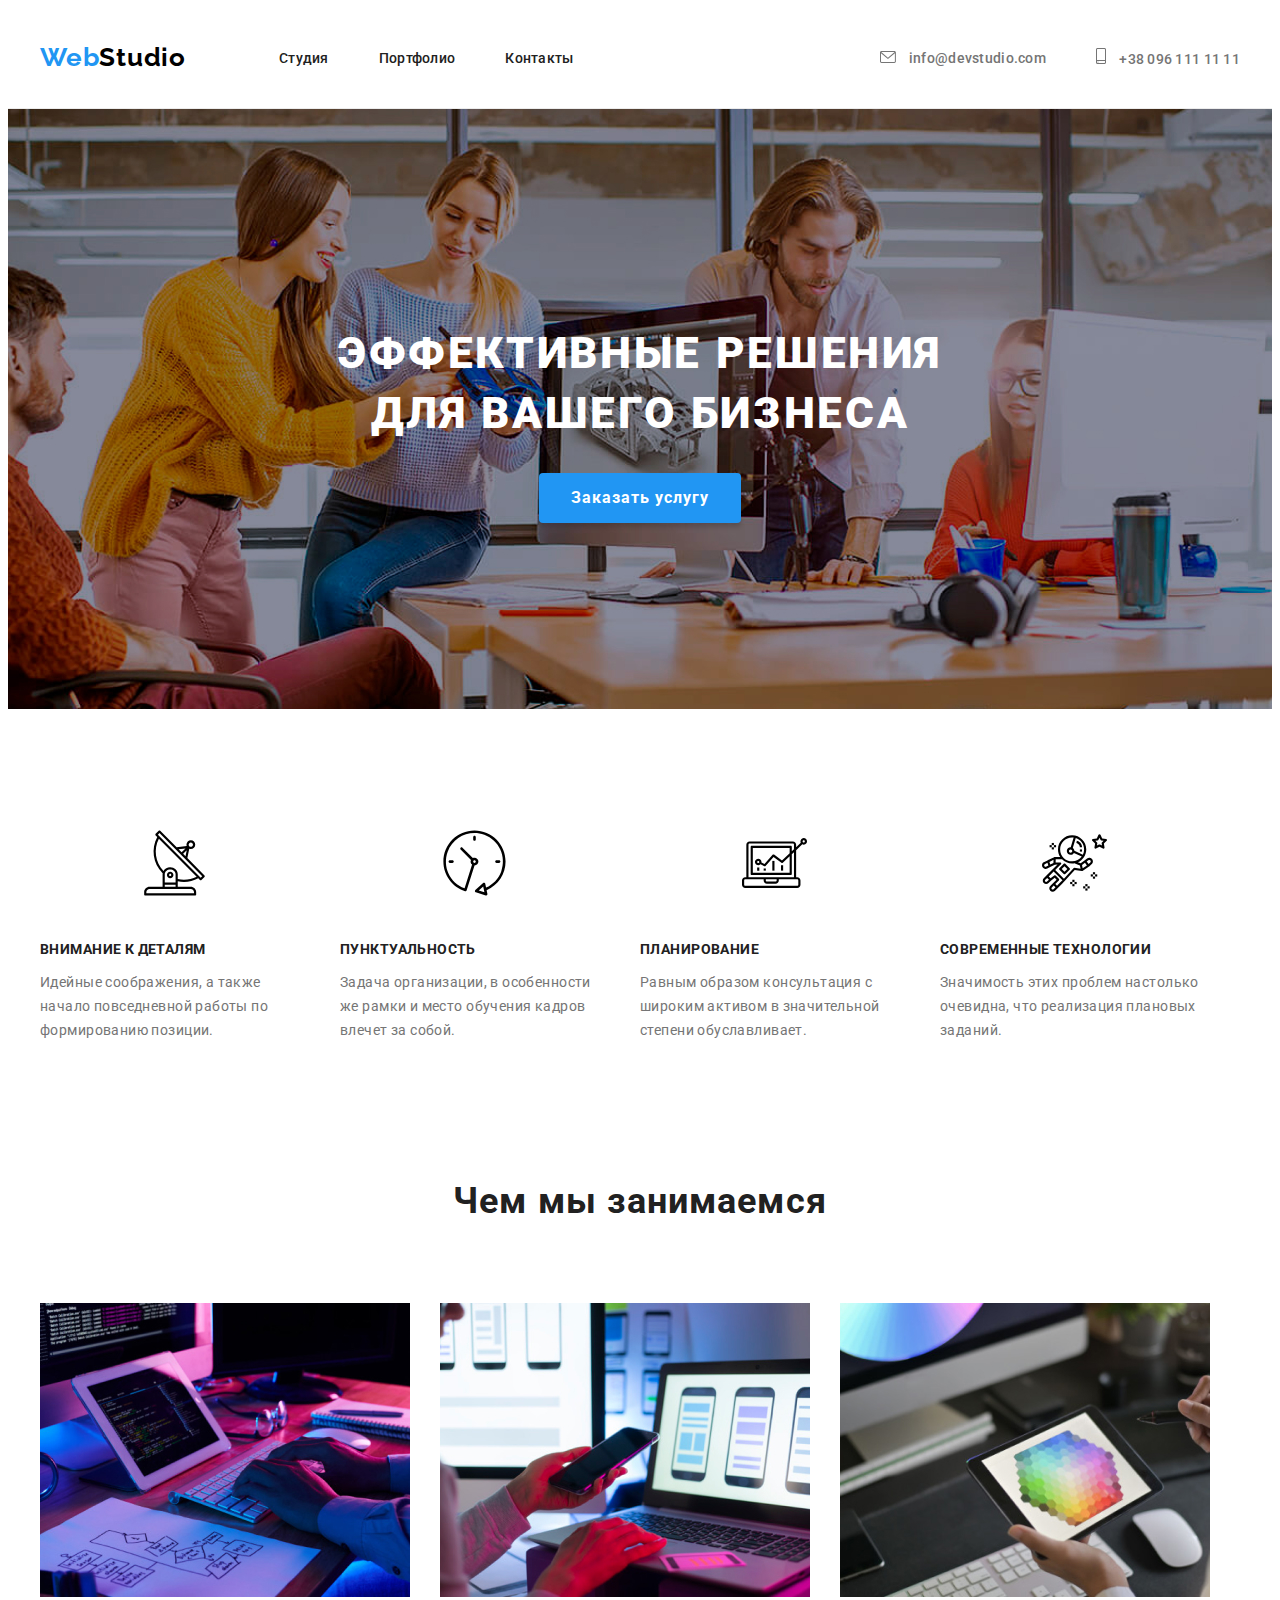
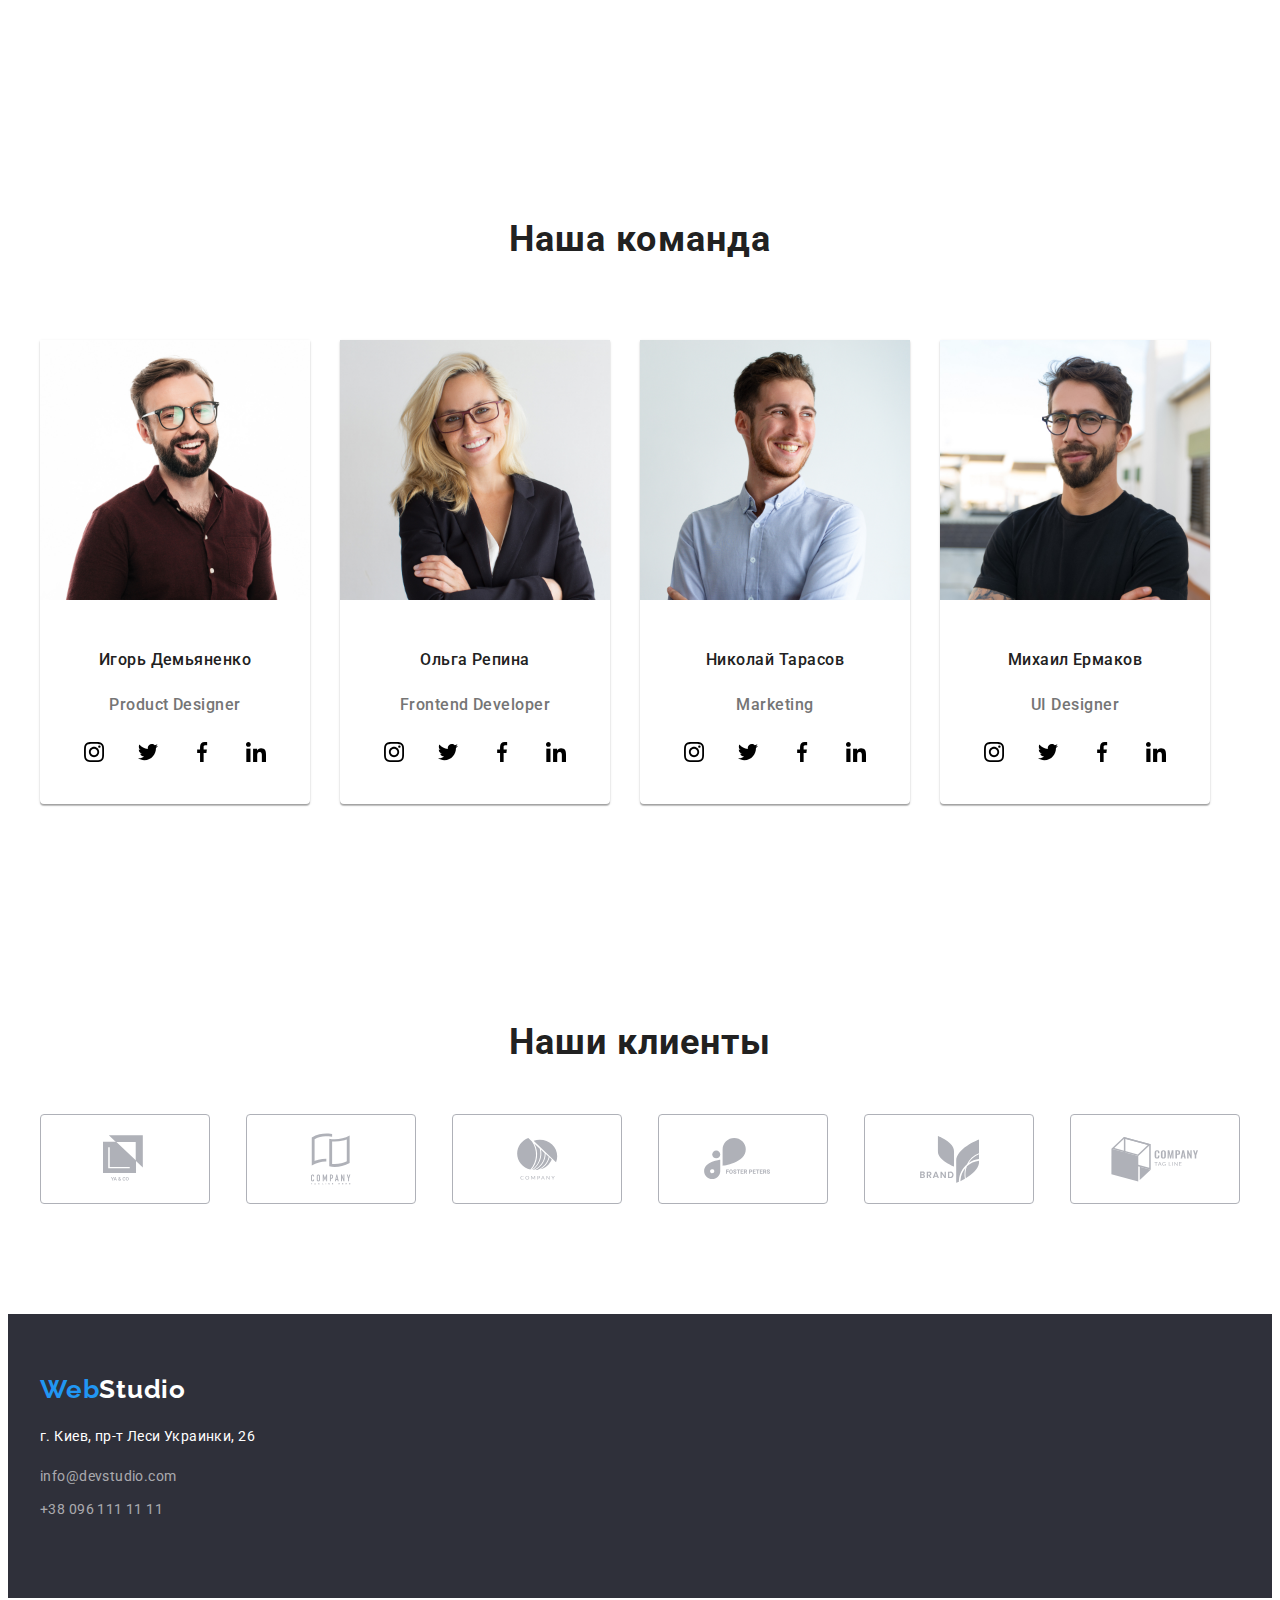
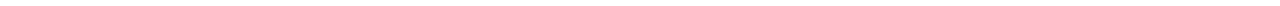
==== commit 7ae7c14e: "add our clients" ====
--- a/index.html
+++ b/index.html
@@ -113,28 +113,28 @@
                 <p class="people-desc" lang="en">Product Designer</p>
                 <ul class="social-list list">
                     <li class="social-list-item">
-                        <a href="" class="social-list-link link">
+                        <a href="#" class="social-list-link link">
                             <svg class="social-list-icon">
                                 <use href="./images/sprite.svg#icon-instagram"></use>
                             </svg>
                         </a>
                     </li>
                     <li class="social-list-item">
-                        <a href="" class="social-list-link link">
+                        <a href="#" class="social-list-link link">
                             <svg class="social-list-icon">
                                 <use href="./images/sprite.svg#icon-twitter"></use>
                             </svg>
                         </a>
                     </li>
                     <li class="social-list-item">
-                        <a href="" class="social-list-link link">
+                        <a href="#" class="social-list-link link">
                             <svg class="social-list-icon">
                                 <use href="./images/sprite.svg#icon-facebook"></use>
                             </svg>
                         </a>
                     </li>
                     <li class="social-list-item">
-                        <a href="" class="social-list-link link">
+                        <a href="#" class="social-list-link link">
                             <svg class="social-list-icon">
                                 <use href="./images/sprite.svg#icon-linkedin"></use>
                             </svg>
@@ -148,28 +148,28 @@
                 <p class="people-desc" lang="en">Frontend Developer</p>
                 <ul class="social-list list">
                     <li class="social-list-item">
-                        <a href="" class="social-list-link link">
+                        <a href="#" class="social-list-link link">
                             <svg class="social-list-icon">
                                 <use href="./images/sprite.svg#icon-instagram"></use>
                             </svg>
                         </a>
                     </li>
                     <li class="social-list-item">
-                        <a href="" class="social-list-link link">
+                        <a href="#" class="social-list-link link">
                             <svg class="social-list-icon">
                                 <use href="./images/sprite.svg#icon-twitter"></use>
                             </svg>
                         </a>
                     </li>
                     <li class="social-list-item">
-                        <a href="" class="social-list-link link">
+                        <a href="#" class="social-list-link link">
                             <svg class="social-list-icon">
                                 <use href="./images/sprite.svg#icon-facebook"></use>
                             </svg>
                         </a>
                     </li>
                     <li class="social-list-item">
-                        <a href="" class="social-list-link link">
+                        <a href="#" class="social-list-link link">
                             <svg class="social-list-icon">
                                 <use href="./images/sprite.svg#icon-linkedin"></use>
                             </svg>
@@ -183,28 +183,28 @@
                 <p class="people-desc" lang="en">Marketing</p>
                 <ul class="social-list list">
                     <li class="social-list-item">
-                        <a href="" class="social-list-link link">
+                        <a href="#" class="social-list-link link">
                             <svg class="social-list-icon">
                                 <use href="./images/sprite.svg#icon-instagram"></use>
                             </svg>
                         </a>
                     </li>
                     <li class="social-list-item">
-                        <a href="" class="social-list-link link">
+                        <a href="#" class="social-list-link link">
                             <svg class="social-list-icon">
                                 <use href="./images/sprite.svg#icon-twitter"></use>
                             </svg>
                         </a>
                     </li>
                     <li class="social-list-item">
-                        <a href="" class="social-list-link link">
+                        <a href="#" class="social-list-link link">
                             <svg class="social-list-icon">
                                 <use href="./images/sprite.svg#icon-facebook"></use>
                             </svg>
                         </a>
                     </li>
                     <li class="social-list-item">
-                        <a href="" class="social-list-link link">
+                        <a href="#" class="social-list-link link">
                             <svg class="social-list-icon">
                                 <use href="./images/sprite.svg#icon-linkedin"></use>
                             </svg>
@@ -218,28 +218,28 @@
                 <p class="people-desc" lang="en">UI Designer</p>
                 <ul class="social-list list">
                     <li class="social-list-item">
-                        <a href="" class="social-list-link link">
+                        <a href="#" class="social-list-link link">
                             <svg class="social-list-icon">
                                 <use href="./images/sprite.svg#icon-instagram"></use>
                             </svg>
                         </a>
                     </li>
                     <li class="social-list-item">
-                        <a href="" class="social-list-link link">
+                        <a href="#" class="social-list-link link">
                             <svg class="social-list-icon">
                                 <use href="./images/sprite.svg#icon-twitter"></use>
                             </svg>
                         </a>
                     </li>
                     <li class="social-list-item">
-                        <a href="" class="social-list-link link">
+                        <a href="#" class="social-list-link link">
                             <svg class="social-list-icon">
                                 <use href="./images/sprite.svg#icon-facebook"></use>
                             </svg>
                         </a>
                     </li>
                     <li class="social-list-item">
-                        <a href="" class="social-list-link link">
+                        <a href="#" class="social-list-link link">
                             <svg class="social-list-icon">
                                 <use href="./images/sprite.svg#icon-linkedin"></use>
                             </svg>
@@ -249,6 +249,54 @@
             </li>
             </ul>
             </div>
+        </section>
+        <section class="our-clients">
+            <div class="container">
+                <h2 class="tittle our-clients-tittle">Наши клиенты</h2>
+                <ul class="our-clients-list list">
+                    <li class="our-clients-list-item">
+                        <a class="our-clients-list-link" href="#">
+                            <svg class="logo1-svg">
+                                <use  href="./images/sprite.svg#icon-logo1"></use>
+                            </svg>
+                        </a>
+                    </li>
+                    <li class="our-clients-list-item">
+                        <a class="our-clients-list-link" href="#">
+                            <svg class="logo2-svg">
+                                <use class="logo2-svg" href="./images/sprite.svg#icon-logo2"></use>
+                            </svg>
+                        </a>
+                    </li>
+                    <li class="our-clients-list-item">
+                        <a class="our-clients-list-link" href="#">
+                            <svg class="logo3-svg">
+                                <use class="logo3-svg" href="./images/sprite.svg#icon-logo3"></use>
+                            </svg>
+                        </a>
+                    </li>
+                    <li class="our-clients-list-item">
+                        <a class="our-clients-list-link" href="#">
+                            <svg class="logo4-svg">
+                                <use class="logo4-svg" href="./images/sprite.svg#icon-logo4"></use>
+                            </svg>
+                        </a>
+                    </li>
+                    <li class="our-clients-list-item">
+                        <a class="our-clients-list-link" href="#">
+                            <svg class="logo5-svg">
+                                <use class="logo5-svg" href="./images/sprite.svg#icon-logo5"></use>
+                            </svg>
+                        </a>
+                    </li>
+                    <li class="our-clients-list-item">
+                        <a class="our-clients-list-link" href="#">
+                            <svg class="logo6-svg">
+                                <use class="logo6-svg" href="./images/sprite.svg#icon-logo6"></use>
+                            </svg>
+                        </a>
+                    </li>
+                </ul>
         </section>
     </main>
     <footer class="footer">
--- a/style.css
+++ b/style.css
@@ -556,4 +556,70 @@
 
 /* End Our team */
 
+/* Our clients */
+
+.our-clients {
+  padding-bottom: 94px;
+  padding-top: 94px;
+}
+
+.our-clients-tittle {
+  margin-bottom: 50px;
+}
+
+.our-clients-list {
+  display: flex;
+  justify-content: space-between;
+}
+
+.our-clients-list-link {
+  display: flex;
+  height: 90px;
+  width: 170px;
+  align-items: center;
+  justify-content: center;
+  border: 1px solid currentColor;
+  box-sizing: border-box;
+  border-radius: 4px;
+  color: #afb1b8;
+}
+
+.logo1-svg {
+  height: 49px;
+  width: 44px;
+  fill: currentColor;
+}
+
+.logo2-svg {
+  height: 52px;
+  width: 40px;
+  fill: currentColor;
+}
+
+.logo3-svg {
+  height: 42px;
+  width: 41px;
+  fill: currentColor;
+}
+
+.logo4-svg {
+  height: 42px;
+  width: 79px;
+  fill: currentColor;
+}
+
+.logo5-svg {
+  height: 47px;
+  width: 59px;
+  fill: currentColor;
+}
+
+.logo6-svg {
+  height: 45px;
+  width: 88px;
+  fill: currentColor;
+}
+
+/* End our clients */
+
 /* End Main page */
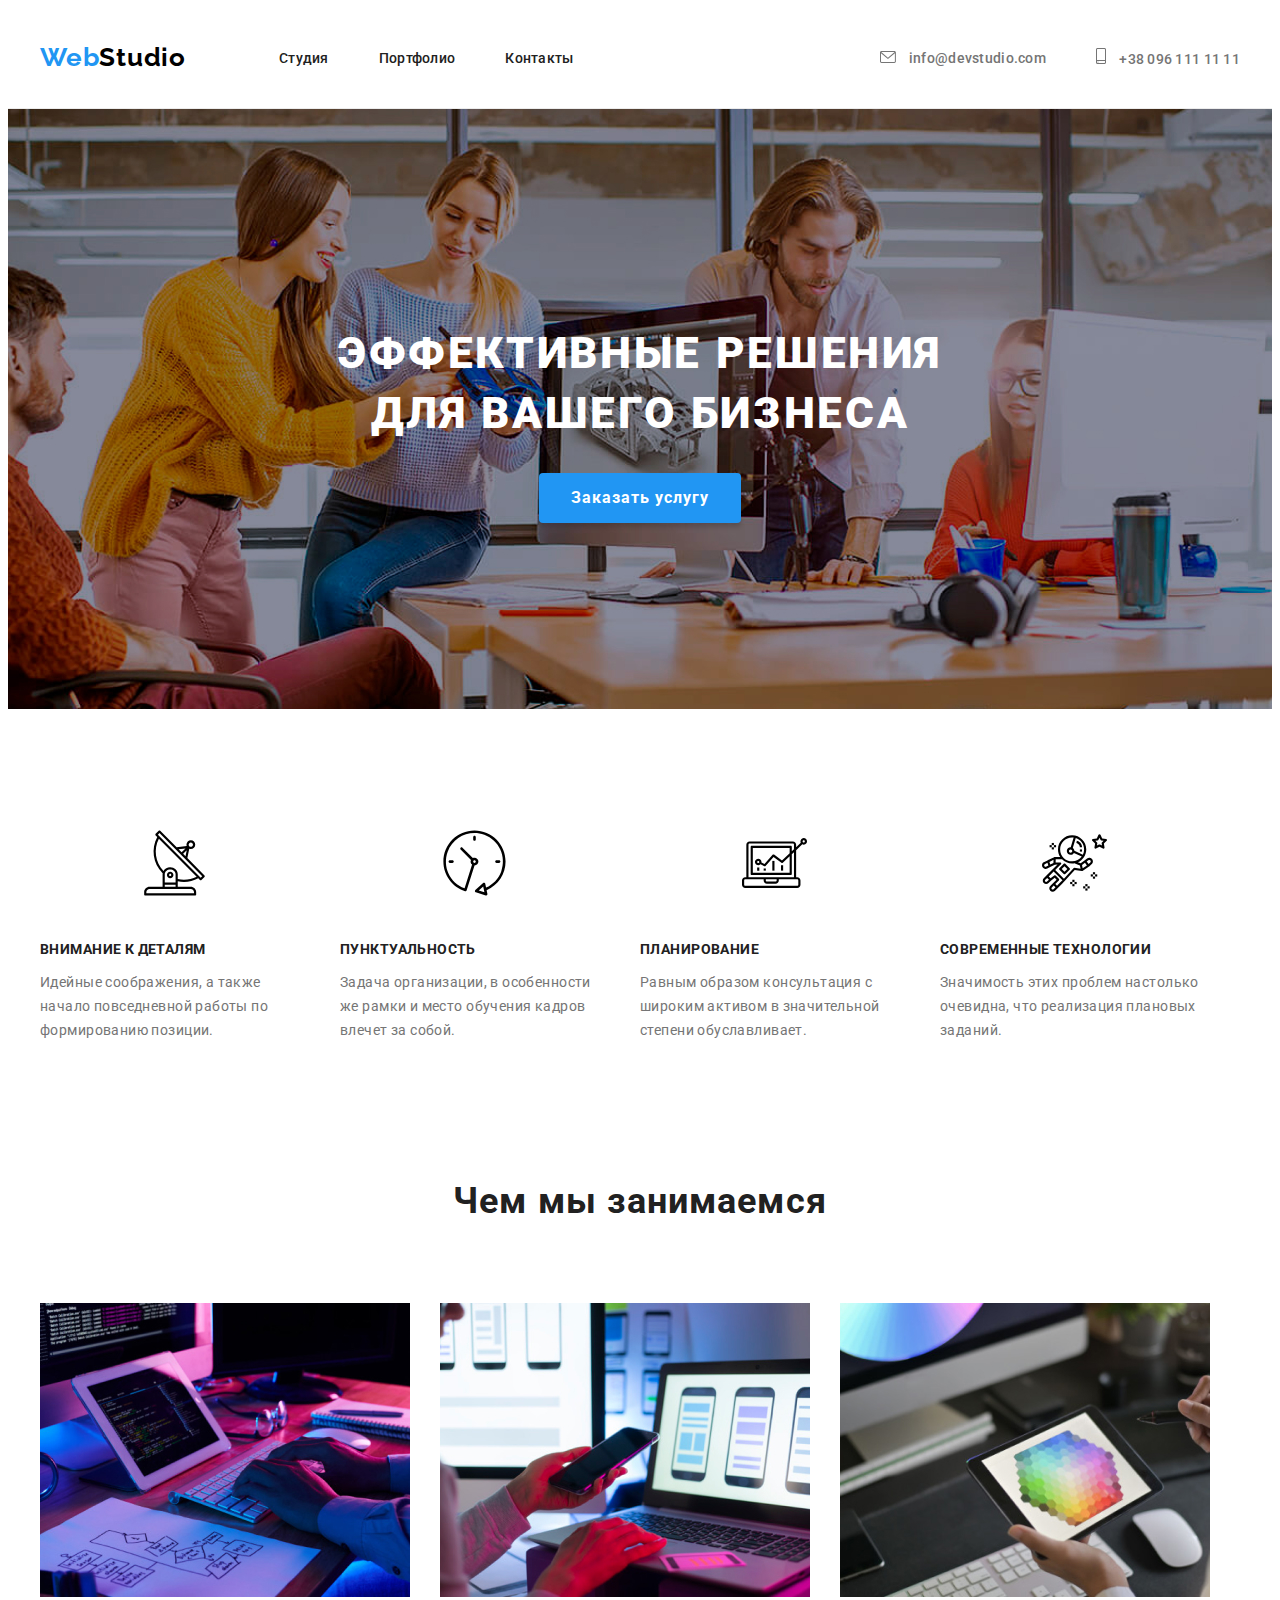
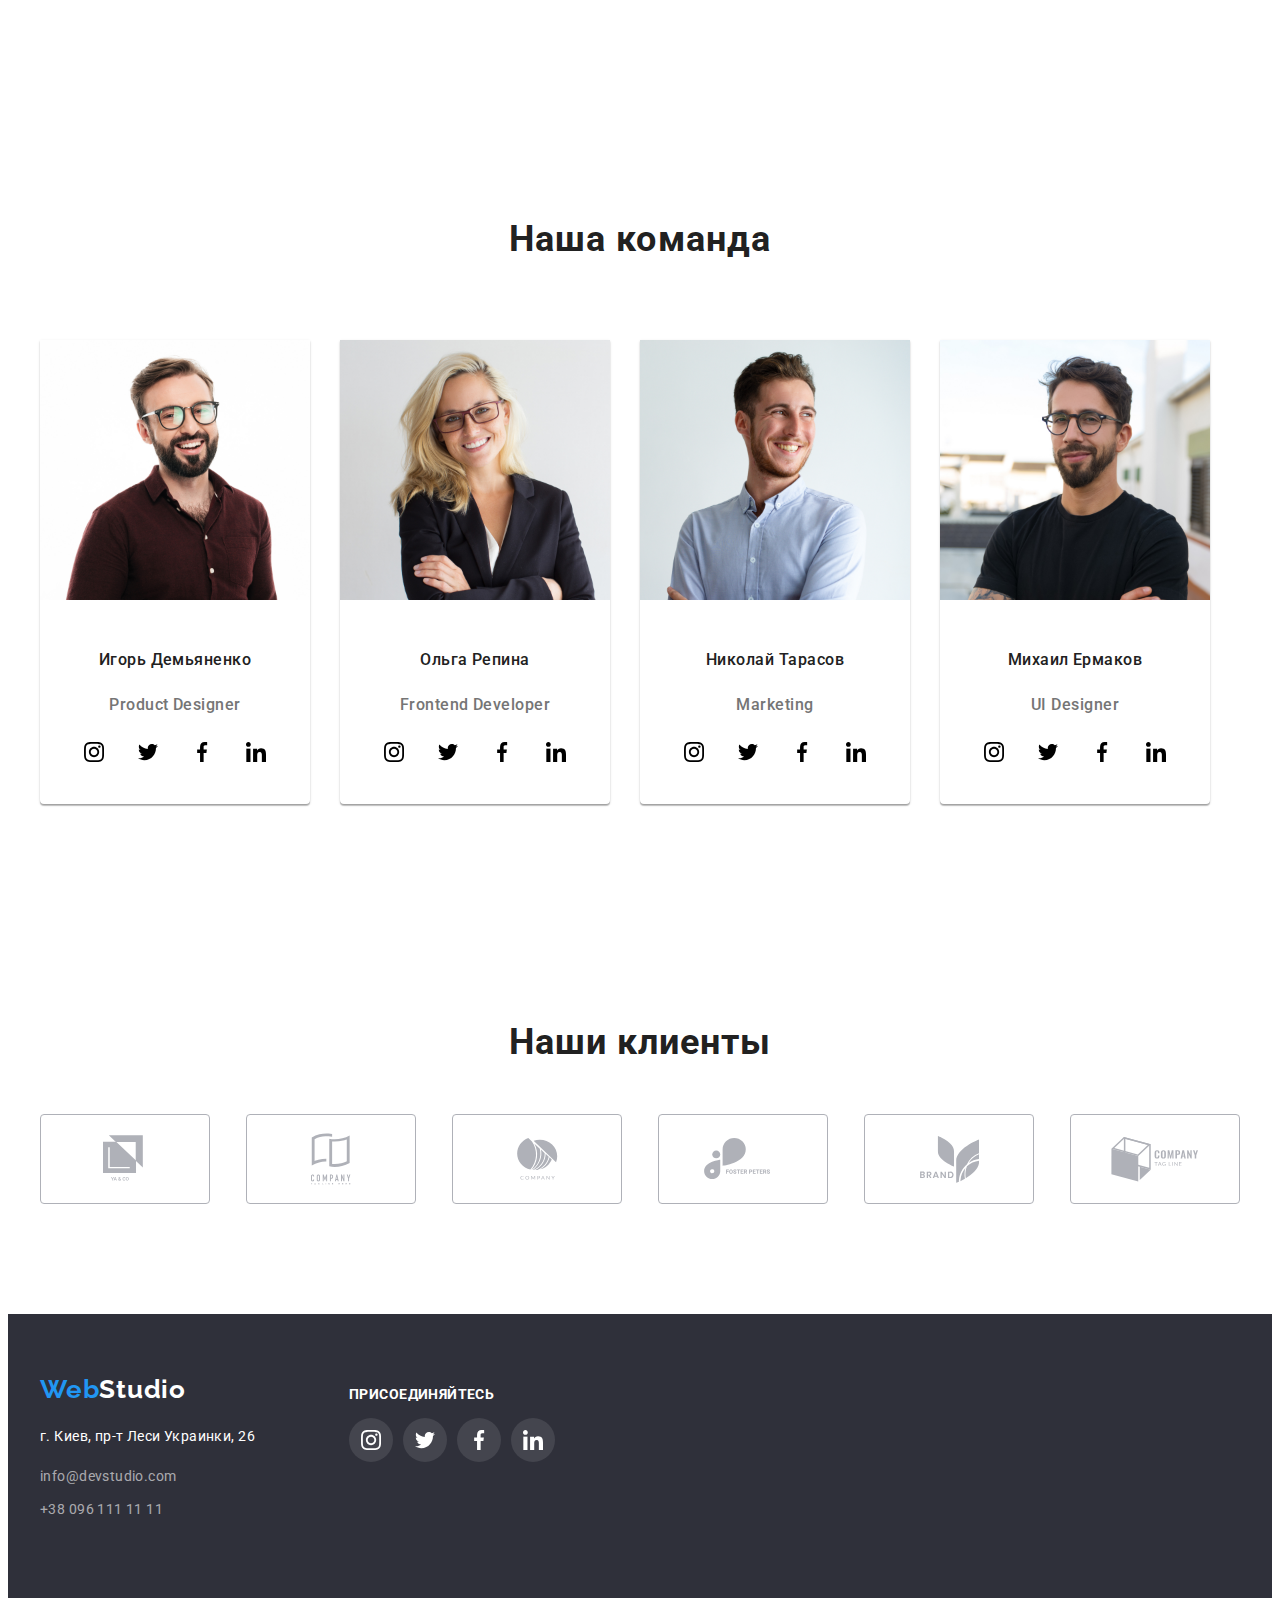
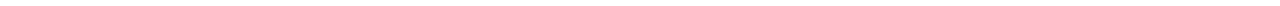
==== commit 5ec7f139: "4th HM done v1" ====
--- a/index.html
+++ b/index.html
@@ -301,6 +301,7 @@
     </main>
     <footer class="footer">
         <div class="container">
+            <div class="footer-left">
             <!--logo-->
             <a class="logo logo-on-black" lang="en" href="index.html"><span class="logo-blue">Web</span>Studio</a>
             <address class="adress">
@@ -314,6 +315,41 @@
                 <li class="contacts-footer-item"><a class="contacts-footer-link link" href="tel:+380961111111">+38 096 111
                         11 11</a></li>
             </ul>
+            </div>
+            <div class="footer-right">
+                <h2 class="footer-right-tittle">Присоединяйтесь</h2>
+                <ul class="social-list list">
+                    <li class="social-list-item">
+                        <a href="#" class="social-list-link-footer link">
+                            <svg class="social-list-icon-footer">
+                                <use href="./images/sprite.svg#icon-instagram"></use>
+                            </svg>
+                        </a>
+                    </li>
+                    <li class="social-list-item">
+                        <a href="#" class="social-list-link-footer link">
+                            <svg class="social-list-icon-footer">
+                                <use href="./images/sprite.svg#icon-twitter"></use>
+                            </svg>
+                        </a>
+                    </li>
+                    <li class="social-list-item">
+                        <a href="#" class="social-list-link-footer link">
+                            <svg class="social-list-icon-footer">
+                                <use href="./images/sprite.svg#icon-facebook"></use>
+                            </svg>
+                        </a>
+                    </li>
+                    <li class="social-list-item">
+                        <a href="#" class="social-list-link-footer link">
+                            <svg class="social-list-icon-footer">
+                                <use href="./images/sprite.svg#icon-linkedin"></use>
+                            </svg>
+                        </a>
+                    </li>
+                </ul>
+
+            </div>
         </div>
     </footer>
 </body>
--- a/style.css
+++ b/style.css
@@ -22,8 +22,8 @@
   padding-left: 0; /* Отступ слева в браузере Firefox, Safari, Chrome */
 }
 
-a:hover,
-a:focus {
+a:not(.logo):hover,
+a:not(.logo):focus {
   color: #2196f3;
   fill: #2196f3;
 }
@@ -83,12 +83,6 @@
   letter-spacing: 0.02em;
 
   color: #757575;
-}
-
-a:hover,
-a:focus {
-  color: #2196f3;
-  fill: #2196f3;
 }
 
 .header .container {
@@ -205,6 +199,48 @@
   display: flex;
 }
 
+.footer .container {
+  display: flex;
+}
+
+.footer-left {
+  padding-right: 70px;
+}
+
+.social-list-link-footer {
+  display: flex;
+  justify-content: center;
+  align-items: center;
+  width: 44px;
+  height: 44px;
+  border-radius: 50%;
+  background: rgba(255, 255, 255, 0.1);
+  color: #ffffff;
+}
+
+.footer-right-tittle {
+  font-family: Roboto;
+  font-style: normal;
+  font-weight: bold;
+  font-size: 14px;
+  line-height: 1.142;
+  letter-spacing: 0.03em;
+  text-transform: uppercase;
+
+  color: #ffffff;
+}
+
+.social-list-icon-footer {
+  width: 20px;
+  height: 20px;
+  fill: #fff;
+}
+
+.social-list-link-footer:hover .social-list-icon-footer,
+.social-list-link-footer:focus .social-list-icon-footer {
+  fill: currentColor;
+}
+
 /*  END FOOTER */
 
 /* Portfolio page */
@@ -303,6 +339,12 @@
   letter-spacing: 0.03em;
 
   color: #757575;
+}
+
+.portfolio-img-list-item:hover,
+.pportfolio-img-list-item:focus {
+  box-shadow: 0px 1px 1px rgba(0, 0, 0, 0.12), 0px 4px 4px rgba(0, 0, 0, 0.06),
+    1px 4px 6px rgba(0, 0, 0, 0.16);
 }
 
 /* End img-links-portfolio */
